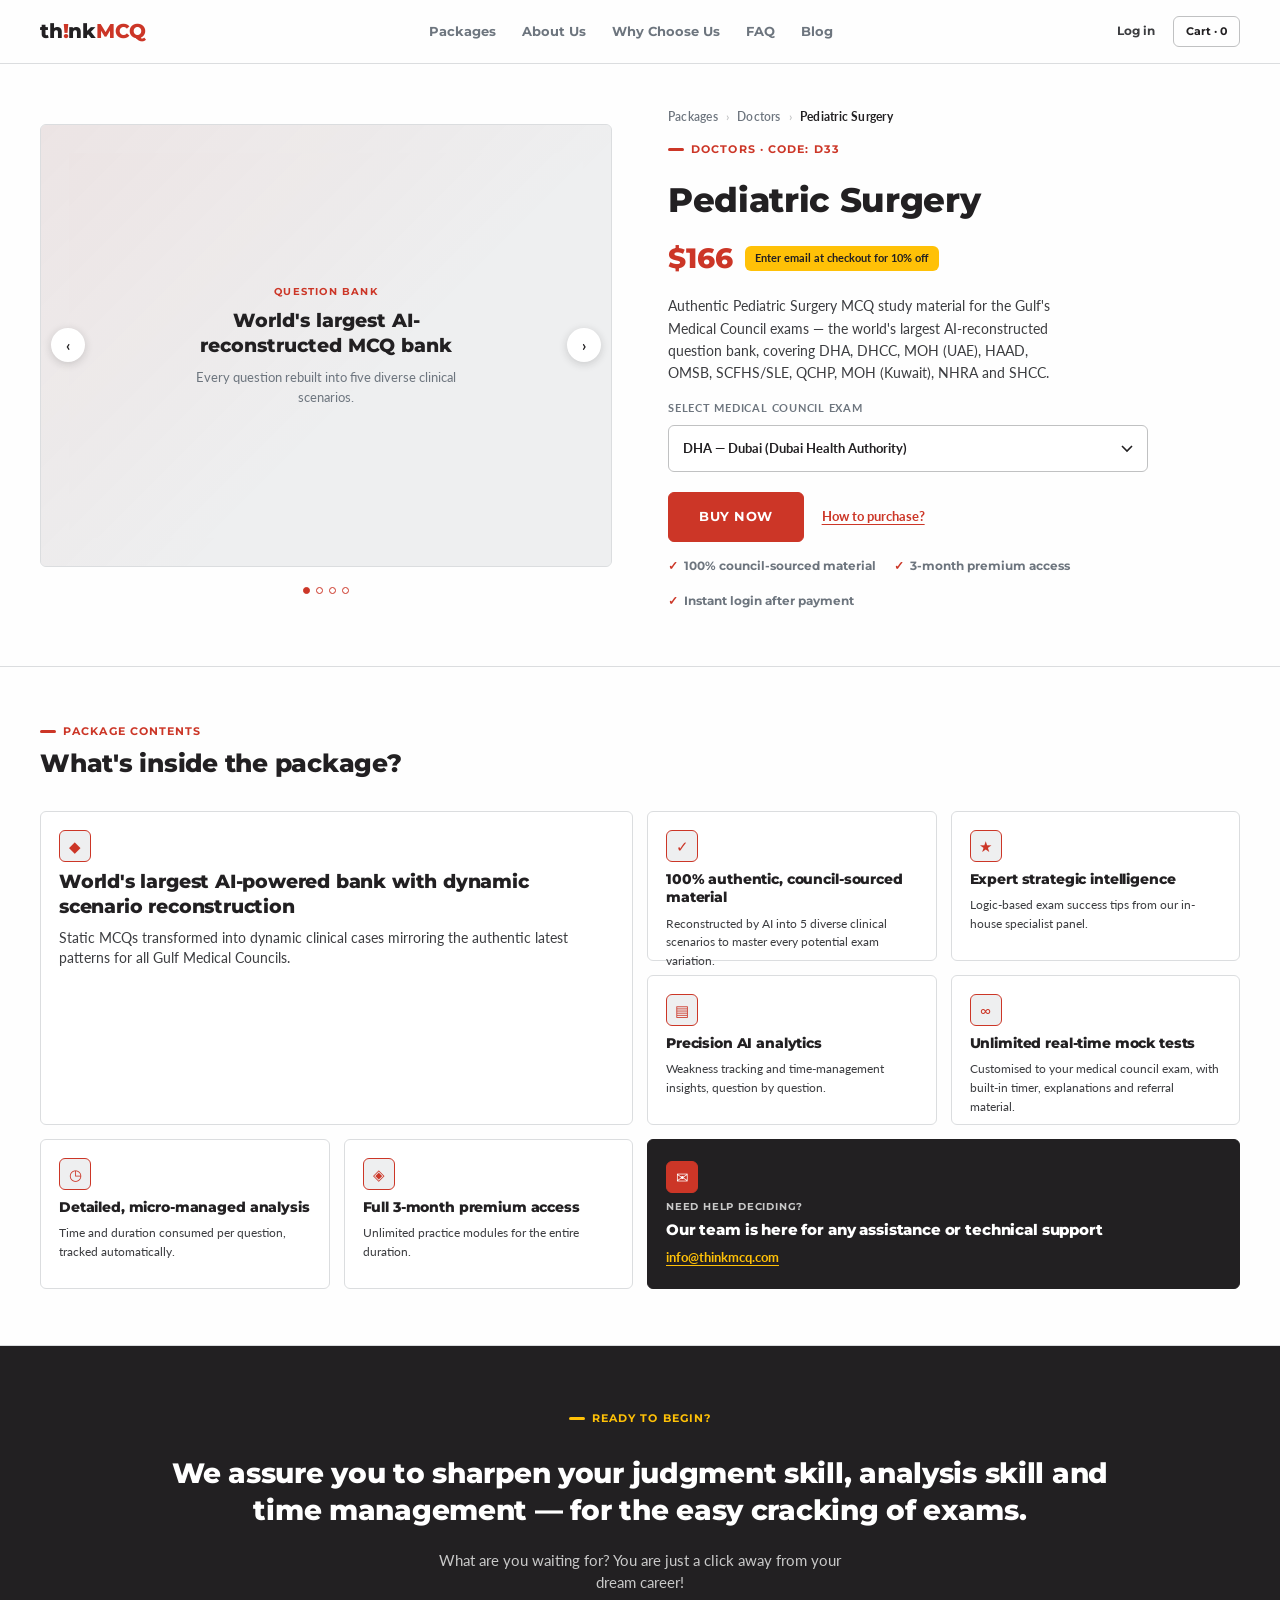
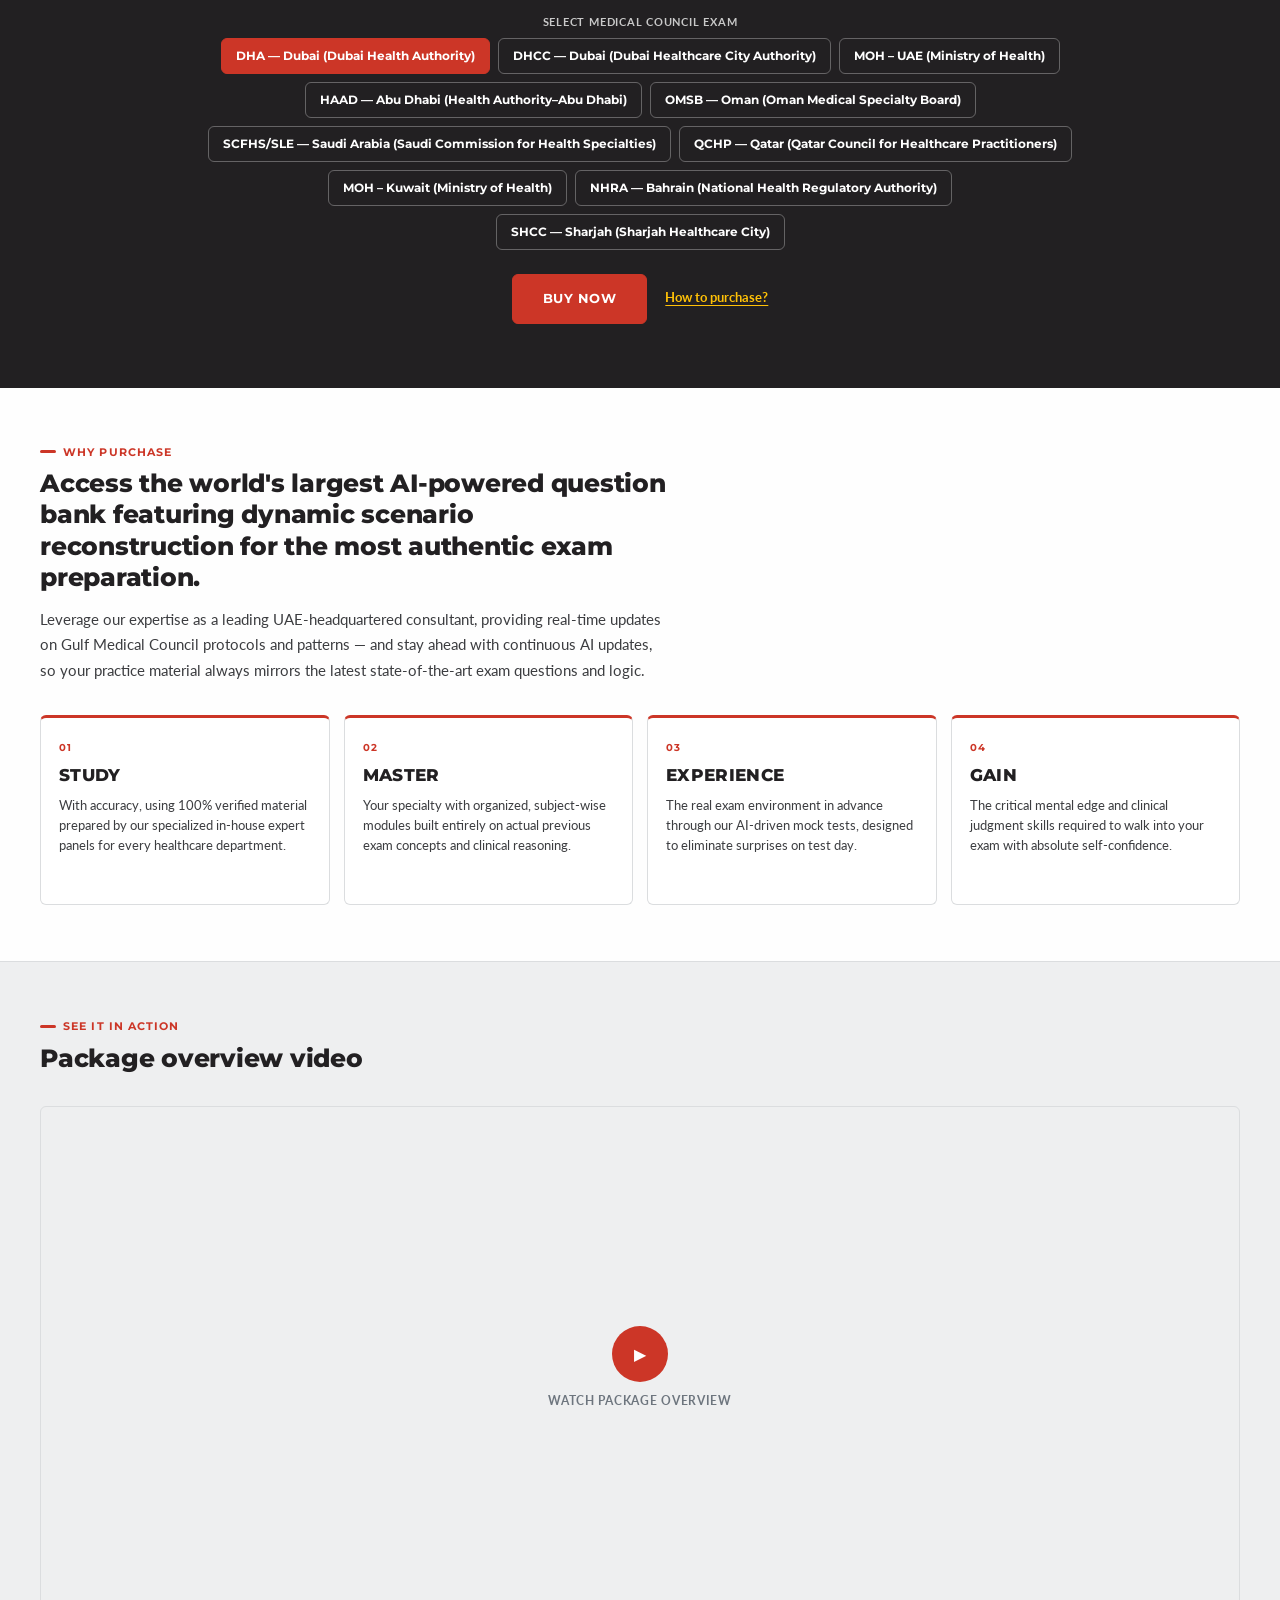
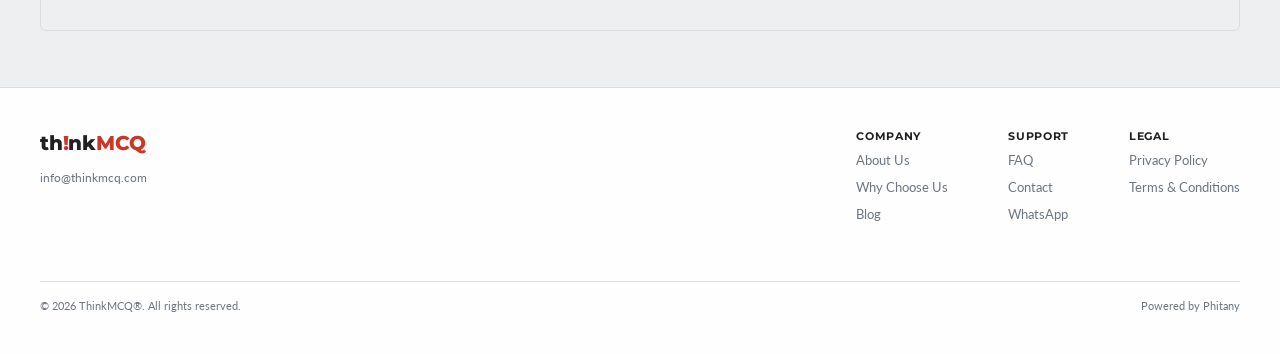
==== index.html @ 40964632 "Add ThinkMCQ package landing page Responsive Bootstrap 5 landing page for the Pediatric Surgery pack" ====
<!DOCTYPE html>
<html lang="en">
<head>
<meta charset="UTF-8">
<meta name="viewport" content="width=device-width, initial-scale=1.0">
<title>Pediatric Surgery MCQ Package — th!nkMCQ</title>
<meta name="description" content="Authentic Pediatric Surgery MCQ study material for the Gulf's Medical Council exams — the world's largest AI-reconstructed question bank, covering DHA, DHCC, MOH (UAE), HAAD, OMSB, SCFHS/SLE, QCHP, MOH (Kuwait), NHRA and SHCC.">
<link rel="preconnect" href="https://fonts.googleapis.com">
<link rel="preconnect" href="https://fonts.gstatic.com" crossorigin>
<link href="https://cdn.jsdelivr.net/npm/bootstrap@5.3.3/dist/css/bootstrap.min.css" rel="stylesheet" integrity="sha384-QWTKZyjpPEjISv5WaRU9OFeRpok6YctnYmDr5pNlyT2bRjXh0JMhjY6hW+ALEwIH" crossorigin="anonymous">
<link href="assets/css/brand.css" rel="stylesheet">
</head>
<body>

<a class="skip-link" href="#main">Skip to main content</a>

<div class="shell">

  <!-- ================= TOP BAR ================= -->
  <header class="topbar">
    <a href="/" class="logo-box" aria-label="th!nkMCQ home">th<span class="spark">!</span>nk<span class="mcq">MCQ</span></a>
    <nav class="topnav" id="topnav" aria-label="Primary">
      <a href="/packages">Packages</a>
      <a href="/about">About Us</a>
      <a href="/why-choose-us">Why Choose Us</a>
      <a href="/faq">FAQ</a>
      <a href="/blog">Blog</a>
    </nav>
    <div class="top-actions">
      <a class="login" href="/login">Log in</a>
      <a class="cart-box" href="/cart">Cart · <span id="cartCount">0</span></a>
      <button class="nav-toggle" id="navToggle" type="button" aria-controls="topnav" aria-expanded="false" aria-label="Toggle navigation">☰</button>
    </div>
  </header>

  <main id="main">

    <!-- ================= HERO / PRODUCT ================= -->
    <section class="hero">
      <div class="media">
        <div class="carousel-frame">
          <div id="packageCarousel" class="carousel slide">
            <div class="carousel-inner">
              <div class="carousel-item active">
                <div class="slide">
                  <span class="slide-tag">Question bank</span>
                  <span class="slide-title">World's largest AI-reconstructed MCQ bank</span>
                  <span class="slide-sub">Every question rebuilt into five diverse clinical scenarios.</span>
                </div>
              </div>
              <div class="carousel-item">
                <div class="slide">
                  <span class="slide-tag">Mock tests</span>
                  <span class="slide-title">Unlimited real-time mock exams</span>
                  <span class="slide-sub">Timed, council-specific, with explanations and referral material.</span>
                </div>
              </div>
              <div class="carousel-item">
                <div class="slide">
                  <span class="slide-tag">Analytics</span>
                  <span class="slide-title">Precision AI performance analytics</span>
                  <span class="slide-sub">Weakness tracking and time management, question by question.</span>
                </div>
              </div>
              <div class="carousel-item">
                <div class="slide">
                  <span class="slide-tag">Access</span>
                  <span class="slide-title">Full 3-month premium access</span>
                  <span class="slide-sub">Unlimited practice modules for the entire duration.</span>
                </div>
              </div>
            </div>
          </div>
          <button class="car-arrow prev" type="button" data-bs-target="#packageCarousel" data-bs-slide="prev" aria-label="Previous image">&lsaquo;</button>
          <button class="car-arrow next" type="button" data-bs-target="#packageCarousel" data-bs-slide="next" aria-label="Next image">&rsaquo;</button>
        </div>
        <div class="car-dots" id="carDots">
          <button class="dot active" type="button" data-bs-target="#packageCarousel" data-bs-slide-to="0" aria-label="Go to image 1" aria-current="true"></button>
          <button class="dot" type="button" data-bs-target="#packageCarousel" data-bs-slide-to="1" aria-label="Go to image 2"></button>
          <button class="dot" type="button" data-bs-target="#packageCarousel" data-bs-slide-to="2" aria-label="Go to image 3"></button>
          <button class="dot" type="button" data-bs-target="#packageCarousel" data-bs-slide-to="3" aria-label="Go to image 4"></button>
        </div>
      </div>

      <div class="info">
        <nav class="breadcrumb-nav" aria-label="Breadcrumb">
          <a href="/packages">Packages</a><span class="sep" aria-hidden="true">›</span>
          <a href="/packages/doctors">Doctors</a><span class="sep" aria-hidden="true">›</span>
          <span class="current" aria-current="page">Pediatric Surgery</span>
        </nav>
        <span class="eyebrow">Doctors · Code: D33</span>
        <h1>Pediatric Surgery</h1>
        <div class="price-row">
          <span class="price">$166</span>
          <span class="price-note">Enter email at checkout for 10% off</span>
        </div>
        <p class="short-desc">Authentic Pediatric Surgery MCQ study material for the Gulf's Medical Council exams — the world's largest AI-reconstructed question bank, covering DHA, DHCC, MOH (UAE), HAAD, OMSB, SCFHS/SLE, QCHP, MOH (Kuwait), NHRA and SHCC.</p>

        <div class="license-select">
          <label class="field-label" for="examSelect">Select medical council exam</label>
          <select class="license-dropdown" id="examSelect" data-exam-sync>
            <option value="DHA">DHA — Dubai (Dubai Health Authority)</option>
            <option value="DHCC">DHCC — Dubai (Dubai Healthcare City Authority)</option>
            <option value="MOH-UAE">MOH – UAE (Ministry of Health)</option>
            <option value="HAAD">HAAD — Abu Dhabi (Health Authority–Abu Dhabi)</option>
            <option value="OMSB">OMSB — Oman (Oman Medical Specialty Board)</option>
            <option value="SCFHS">SCFHS/SLE — Saudi Arabia (Saudi Commission for Health Specialties)</option>
            <option value="QCHP">QCHP — Qatar (Qatar Council for Healthcare Practitioners)</option>
            <option value="MOH-KW">MOH – Kuwait (Ministry of Health)</option>
            <option value="NHRA">NHRA — Bahrain (National Health Regulatory Authority)</option>
            <option value="SHCC">SHCC — Sharjah (Sharjah Healthcare City)</option>
          </select>
        </div>

        <div class="cta-row">
          <button class="btn-primary" type="button" data-buy>Buy Now</button>
          <button class="text-link" type="button" data-bs-toggle="offcanvas" data-bs-target="#howToBuy" aria-controls="howToBuy">How to purchase?</button>
        </div>

        <div class="trust-row">
          <span>100% council-sourced material</span>
          <span>3-month premium access</span>
          <span>Instant login after payment</span>
        </div>
      </div>
    </section>

    <!-- ================= WHAT'S INSIDE (BENTO) ================= -->
    <section class="section" id="whats-inside">
      <div class="section-head">
        <div class="kicker">Package contents</div>
        <h2>What's inside the package?</h2>
      </div>
      <div class="bento">
        <div class="bento-item lg">
          <div class="icon" aria-hidden="true">◆</div>
          <h3>World's largest AI-powered bank with dynamic scenario reconstruction</h3>
          <p>Static MCQs transformed into dynamic clinical cases mirroring the authentic latest patterns for all Gulf Medical Councils.</p>
        </div>
        <div class="bento-item">
          <div class="icon" aria-hidden="true">✓</div>
          <h3>100% authentic, council-sourced material</h3>
          <p>Reconstructed by AI into 5 diverse clinical scenarios to master every potential exam variation.</p>
        </div>
        <div class="bento-item">
          <div class="icon" aria-hidden="true">★</div>
          <h3>Expert strategic intelligence</h3>
          <p>Logic-based exam success tips from our in-house specialist panel.</p>
        </div>
        <div class="bento-item">
          <div class="icon" aria-hidden="true">▤</div>
          <h3>Precision AI analytics</h3>
          <p>Weakness tracking and time-management insights, question by question.</p>
        </div>
        <div class="bento-item">
          <div class="icon" aria-hidden="true">∞</div>
          <h3>Unlimited real-time mock tests</h3>
          <p>Customised to your medical council exam, with built-in timer, explanations and referral material.</p>
        </div>
        <div class="bento-item">
          <div class="icon" aria-hidden="true">◷</div>
          <h3>Detailed, micro-managed analysis</h3>
          <p>Time and duration consumed per question, tracked automatically.</p>
        </div>
        <div class="bento-item">
          <div class="icon" aria-hidden="true">◈</div>
          <h3>Full 3-month premium access</h3>
          <p>Unlimited practice modules for the entire duration.</p>
        </div>
        <div class="bento-item contrast">
          <div class="icon" aria-hidden="true">✉</div>
          <span class="kicker-sm">Need help deciding?</span>
          <h3>Our team is here for any assistance or technical support</h3>
          <a class="mail-link" href="mailto:info@thinkmcq.com">info@thinkmcq.com</a>
        </div>
      </div>
    </section>

    <!-- ================= CTA BLOCK ================= -->
    <section class="cta-block">
      <div class="kicker">Ready to begin?</div>
      <h2>We assure you to sharpen your judgment skill, analysis skill and time management — for the easy cracking of exams.</h2>
      <p class="sub">What are you waiting for? You are just a click away from your dream career!</p>

      <div class="license-select">
        <span class="field-label" id="pillLabel">Select medical council exam</span>
        <div class="pill-group" role="radiogroup" aria-labelledby="pillLabel" data-exam-pills>
          <button class="pill selected" type="button" role="radio" aria-checked="true" data-value="DHA">DHA — Dubai (Dubai Health Authority)</button>
          <button class="pill" type="button" role="radio" aria-checked="false" data-value="DHCC">DHCC — Dubai (Dubai Healthcare City Authority)</button>
          <button class="pill" type="button" role="radio" aria-checked="false" data-value="MOH-UAE">MOH – UAE (Ministry of Health)</button>
          <button class="pill" type="button" role="radio" aria-checked="false" data-value="HAAD">HAAD — Abu Dhabi (Health Authority–Abu Dhabi)</button>
          <button class="pill" type="button" role="radio" aria-checked="false" data-value="OMSB">OMSB — Oman (Oman Medical Specialty Board)</button>
          <button class="pill" type="button" role="radio" aria-checked="false" data-value="SCFHS">SCFHS/SLE — Saudi Arabia (Saudi Commission for Health Specialties)</button>
          <button class="pill" type="button" role="radio" aria-checked="false" data-value="QCHP">QCHP — Qatar (Qatar Council for Healthcare Practitioners)</button>
          <button class="pill" type="button" role="radio" aria-checked="false" data-value="MOH-KW">MOH – Kuwait (Ministry of Health)</button>
          <button class="pill" type="button" role="radio" aria-checked="false" data-value="NHRA">NHRA — Bahrain (National Health Regulatory Authority)</button>
          <button class="pill" type="button" role="radio" aria-checked="false" data-value="SHCC">SHCC — Sharjah (Sharjah Healthcare City)</button>
        </div>
      </div>

      <div class="cta-row">
        <button class="btn-primary" type="button" data-buy>Buy Now</button>
        <button class="text-link" type="button" data-bs-toggle="offcanvas" data-bs-target="#howToBuy" aria-controls="howToBuy">How to purchase?</button>
      </div>
    </section>

    <!-- ================= WHY PURCHASE ================= -->
    <section class="section" id="why-purchase">
      <div class="section-head">
        <div class="kicker">Why purchase</div>
        <h2>Access the world's largest AI-powered question bank featuring dynamic scenario reconstruction for the most authentic exam preparation.</h2>
        <p class="why-support">Leverage our expertise as a leading UAE-headquartered consultant, providing real-time updates on Gulf Medical Council protocols and patterns — and stay ahead with continuous AI updates, so your practice material always mirrors the latest state-of-the-art exam questions and logic.</p>
      </div>

      <div class="four-grid">
        <div class="box">
          <span class="num">01</span>
          <h3>Study</h3>
          <p>With accuracy, using 100% verified material prepared by our specialized in-house expert panels for every healthcare department.</p>
        </div>
        <div class="box">
          <span class="num">02</span>
          <h3>Master</h3>
          <p>Your specialty with organized, subject-wise modules built entirely on actual previous exam concepts and clinical reasoning.</p>
        </div>
        <div class="box">
          <span class="num">03</span>
          <h3>Experience</h3>
          <p>The real exam environment in advance through our AI-driven mock tests, designed to eliminate surprises on test day.</p>
        </div>
        <div class="box">
          <span class="num">04</span>
          <h3>Gain</h3>
          <p>The critical mental edge and clinical judgment skills required to walk into your exam with absolute self-confidence.</p>
        </div>
      </div>
    </section>

    <!-- ================= PACKAGE VIDEO ================= -->
    <section class="section alt" id="overview-video">
      <div class="section-head">
        <div class="kicker">See it in action</div>
        <h2>Package overview video</h2>
      </div>
      <button class="video-wrap" type="button" data-video="package-overview">
        <span class="play-btn" aria-hidden="true">▶</span>
        <span class="vlabel">Watch package overview</span>
      </button>
    </section>

  </main>

  <!-- ================= FOOTER ================= -->
  <footer class="footer">
    <div>
      <div class="logo-box">th<span class="spark">!</span>nk<span class="mcq">MCQ</span></div>
      <p class="brandline"><a href="mailto:info@thinkmcq.com">info@thinkmcq.com</a></p>
    </div>
    <div class="cols">
      <div>
        <strong>Company</strong>
        <a href="/about">About Us</a><a href="/why-choose-us">Why Choose Us</a><a href="/blog">Blog</a>
      </div>
      <div>
        <strong>Support</strong>
        <a href="/faq">FAQ</a><a href="/contact">Contact</a><a href="https://wa.me/971000000000">WhatsApp</a>
      </div>
      <div>
        <strong>Legal</strong>
        <a href="/privacy-policy">Privacy Policy</a><a href="/terms">Terms &amp; Conditions</a>
      </div>
    </div>
    <div class="bottom">
      <span>© 2026 ThinkMCQ®. All rights reserved.</span>
      <span>Powered by Phitany</span>
    </div>
  </footer>

</div><!-- /.shell -->

<!-- ================= MOBILE STICKY CONVERSION BAR ================= -->
<div class="sticky-bar" id="stickyBar">
  <label class="visually-hidden" for="stickyExam">Select medical council exam</label>
  <select id="stickyExam" data-exam-sync>
    <option value="DHA">DHA</option>
    <option value="DHCC">DHCC</option>
    <option value="MOH-UAE">MOH – UAE</option>
    <option value="HAAD">HAAD</option>
    <option value="OMSB">OMSB</option>
    <option value="SCFHS">SCFHS/SLE</option>
    <option value="QCHP">QCHP</option>
    <option value="MOH-KW">MOH – Kuwait</option>
    <option value="NHRA">NHRA</option>
    <option value="SHCC">SHCC</option>
  </select>
  <button class="btn-primary" type="button" data-buy>Buy Now</button>
</div>

<!-- ================= DRAWER: HOW TO PURCHASE ================= -->
<aside class="offcanvas offcanvas-end drawer" tabindex="-1" id="howToBuy" aria-labelledby="howToBuyTitle">
  <div class="drawer-head">
    <h3 id="howToBuyTitle">How to purchase</h3>
    <button class="drawer-close" type="button" data-bs-dismiss="offcanvas" aria-label="Close">✕</button>
  </div>
  <div class="drawer-body">

    <div class="step">
      <span class="step-num">1</span>
      <div class="step-body">
        <p>Choose your desired medical council exam and specialty, then click <strong>Buy Now</strong>.</p>
        <div class="shot">Screenshot — license &amp; Buy Now</div>
      </div>
    </div>

    <div class="step">
      <span class="step-num">2</span>
      <div class="step-body">
        <p>Confirm your items in the cart and click <strong>Go to Checkout</strong>.</p>
        <div class="shot">Screenshot — cart summary</div>
      </div>
    </div>

    <div class="step">
      <span class="step-num">3</span>
      <div class="step-body">
        <p>Enter your billing details and click <strong>Place Order</strong>.</p>
        <div class="shot">Screenshot — billing form</div>
      </div>
    </div>

    <div class="step">
      <span class="step-num">4</span>
      <div class="step-body">
        <p>You'll be redirected to the secured payment gateway to enter your card details and complete payment.</p>
        <div class="shot">Screenshot — payment gateway</div>
      </div>
    </div>

    <div class="step">
      <span class="step-num">5</span>
      <div class="step-body">
        <p>Right after payment, you'll receive an email with your login credentials and receipt.</p>
        <div class="shot">Screenshot — confirmation email</div>
      </div>
    </div>

    <div class="step">
      <span class="step-num">6</span>
      <div class="step-body">
        <p>Log in with your username and password and start using the world's largest authentic Gulf Medical Council CBT exam bank.</p>
        <div class="shot">Screenshot — dashboard login</div>
      </div>
    </div>

    <div class="drawer-video">
      <span class="field-label">Watch: how to purchase</span>
      <button class="video-wrap" type="button" data-video="how-to-purchase">
        <span class="play-btn" aria-hidden="true">▶</span>
        <span class="vlabel">Watch how-to-purchase video</span>
      </button>
    </div>

    <a class="whatsapp-btn" href="https://wa.me/971000000000" target="_blank" rel="noopener">✆ &nbsp; Chat with us on WhatsApp</a>
  </div>
</aside>

<script src="https://cdn.jsdelivr.net/npm/bootstrap@5.3.3/dist/js/bootstrap.bundle.min.js" integrity="sha384-YvpcrYf0tY3lHB60NNkmXc5s9fDVZLESaAA55NDzOxhy9GkcIdslK1eN7N6jIeHz" crossorigin="anonymous"></script>
<script src="assets/js/app.js"></script>

</body>
</html>
---- assets/css/brand.css ----
/* ============================================================
   thinkMCQ — Package Landing Page Brand Stylesheet
   Source: brand-guidelines.pdf (extracted tokens) + logo mark

   COLOR RATIONALE:
   - --red is the brand-identity color, taken directly from the
     "th!nkMCQ" logotype (the "MCQ" + the "!" render in red). It
     carries everything: price, buttons, selected states, kickers,
     step numbers, card accents.
   - --amber is a secondary accent for urgency/discount moments.
   - --green is used once, for the WhatsApp contact button.

   Fonts: Montserrat (display/headings/UI) + Lato (body).
   ============================================================ */

@import url('https://fonts.googleapis.com/css2?family=Montserrat:wght@600;700;800&family=Lato:wght@400;600;700&display=swap');

:root{
  /* ---- brand palette ---- */
  --ink:#222022;         /* Charcoal — headings, wordmark "th!nk" */
  --text:#3C3D40;        /* Dark Grey — body copy */
  --slate:#6D757E;       /* Grey — secondary/meta text */
  --line:#C0C1C2;        /* Light Grey — structural hairlines */
  --line-soft:#DBDDDF;   /* Off White — soft borders */
  --surface:#EEEFF0;     /* Off White — alt section background */
  --paper:#FEFEFE;       /* White — base background */

  --red:#CC3627;         /* Lucky Lobster — brand mark, accents, price */
  --red-dark:#A62B1F;    /* pressed/hover state */
  --amber:#FFC107;       /* Marigold — discount/urgency accents */
  --green:#28A745;       /* Vitalize — WhatsApp contact */

  --panel-2:#DBDDDF;
  --radius:6px;

  --font-display:'Montserrat',"Helvetica Neue",Arial,sans-serif;
  --font-body:'Lato',"Helvetica Neue",Arial,sans-serif;

  /* ---- Bootstrap variable overrides ---- */
  --bs-body-font-family:var(--font-body);
  --bs-body-color:var(--text);
  --bs-body-bg:var(--paper);
  --bs-primary:var(--red);
  --bs-link-color:var(--red);
  --bs-link-hover-color:var(--red-dark);
  --bs-border-color:var(--line-soft);
  --bs-border-radius:var(--radius);
  --bs-focus-ring-color:rgba(204,54,39,.35);
}

/* ---- base ---- */
body{
  background:var(--paper);color:var(--text);
  font-family:var(--font-body);
  -webkit-font-smoothing:antialiased;
}
h1,h2,h3,h4{margin:0;font-weight:800;letter-spacing:-.01em;font-family:var(--font-display);color:var(--ink);}
p{margin:0;}
a{color:inherit;text-decoration:none;}
button,select{font-family:inherit;}

/* Visible, on-brand focus for keyboard users everywhere */
:focus-visible{outline:2px solid var(--red);outline-offset:2px;border-radius:2px;}

.skip-link{
  position:absolute;left:-9999px;top:0;z-index:100;
  background:var(--ink);color:#fff;padding:12px 18px;
  font-family:var(--font-display);font-size:12px;font-weight:700;text-transform:uppercase;letter-spacing:.06em;
}
.skip-link:focus{left:0;}

/* ---- shared layout shell ---- */
.shell{max-width:1440px;margin:0 auto;}
.section{padding:56px 40px;border-bottom:1px solid var(--line-soft);}
.section.alt{background:var(--surface);}
.section-head{max-width:70ch;margin-bottom:32px;}
.section h2{font-size:25px;line-height:1.25;}

/* ============================================================
   TOP BAR
   ============================================================ */
.topbar{
  display:flex;align-items:center;justify-content:space-between;gap:20px;
  padding:16px 40px;border-bottom:1px solid var(--line-soft);
  background:var(--paper);
}
.topnav{display:flex;gap:26px;font-size:13px;font-weight:700;color:var(--slate);font-family:var(--font-display);}
.topnav a:hover{color:var(--red);}
.top-actions{display:flex;align-items:center;gap:18px;font-size:12px;font-weight:700;font-family:var(--font-display);}
.top-actions .login:hover{color:var(--red);}
.cart-box{
  border:1px solid var(--line);border-radius:var(--radius);
  padding:6px 12px;font-size:11px;font-weight:700;color:var(--ink);
}
.cart-box:hover{border-color:var(--red);color:var(--red);}
.nav-toggle{
  display:none;border:1px solid var(--line);border-radius:var(--radius);
  background:#fff;color:var(--ink);padding:7px 11px;font-size:15px;line-height:1;cursor:pointer;
}

/* ============================================================
   BREADCRUMB
   ============================================================ */
.breadcrumb-nav{display:flex;align-items:center;gap:8px;font-size:11.5px;color:var(--slate);font-weight:600;letter-spacing:.02em;flex-wrap:wrap;}
.breadcrumb-nav a{color:var(--slate);}
.breadcrumb-nav a:hover{color:var(--ink);text-decoration:underline;text-underline-offset:2px;}
.breadcrumb-nav .sep{color:var(--line);}
.breadcrumb-nav .current{color:var(--ink);font-weight:700;}

/* ============================================================
   EYEBROW / KICKER — shared "signature" red tick label
   (echoes the "!" in the th!nkMCQ wordmark)
   ============================================================ */
.eyebrow,.kicker{
  font-family:var(--font-display);
  font-size:11px;font-weight:700;letter-spacing:.1em;text-transform:uppercase;
  color:var(--red);display:flex;align-items:center;gap:7px;margin-bottom:8px;
}
.eyebrow::before,.kicker::before{
  content:"";width:16px;height:3px;background:var(--red);display:inline-block;border-radius:2px;flex-shrink:0;
}
.cta-block .kicker{color:var(--amber);justify-content:center;}
.cta-block .kicker::before{background:var(--amber);}

/* ============================================================
   LOGO / WORDMARK
   ============================================================ */
.logo-box{
  font-family:var(--font-display);font-weight:800;font-size:20px;letter-spacing:-.01em;
  color:var(--ink);display:inline-flex;align-items:baseline;
}
.logo-box .mcq,.logo-box .spark{color:var(--red);font-weight:800;}

/* ============================================================
   HERO / PRODUCT
   ============================================================ */
.hero{
  display:grid;grid-template-columns:1fr 1fr;gap:56px;align-items:center;
  padding:44px 40px 56px;border-bottom:1px solid var(--line-soft);
}
.media{display:flex;flex-direction:column;gap:10px;}
.info{display:flex;flex-direction:column;gap:16px;}
.info h1{font-size:34px;line-height:1.12;}
.price-row{display:flex;align-items:center;gap:12px;flex-wrap:wrap;padding-top:2px;}
.short-desc{font-size:13.5px;line-height:1.65;color:var(--text);max-width:48ch;}
.cta-row{display:flex;align-items:center;gap:18px;padding-top:4px;flex-wrap:wrap;}
.trust-row{display:flex;gap:18px;flex-wrap:wrap;font-size:11.5px;font-weight:700;color:var(--slate);font-family:var(--font-display);}
.trust-row span::before{content:"✓";color:var(--red);margin-right:6px;font-weight:800;}

/* ============================================================
   PRICE
   ============================================================ */
.price{font-family:var(--font-display);font-size:28px;font-weight:800;color:var(--red);}
.price-note{
  font-size:11px;color:var(--ink);font-weight:700;background:var(--amber);
  border-radius:var(--radius);padding:4px 10px;
}

/* ============================================================
   BUTTONS & LINKS
   ============================================================ */
.btn-primary,
.btn-primary:focus-visible{
  font-family:var(--font-display);
  background:var(--red);color:#fff;border:1px solid var(--red);border-radius:var(--radius);
  padding:14px 30px;font-size:13px;font-weight:700;letter-spacing:.04em;text-transform:uppercase;
  cursor:pointer;transition:background .15s ease;
}
.btn-primary:hover,.btn-primary:active{background:var(--red-dark);border-color:var(--red-dark);color:#fff;}

.btn-secondary{
  font-family:var(--font-display);
  background:#fff;color:var(--ink);border:1px solid var(--line);border-radius:var(--radius);
  padding:14px 30px;font-size:13px;font-weight:700;letter-spacing:.04em;text-transform:uppercase;
  cursor:pointer;
}
.btn-secondary:hover{border-color:var(--ink);}

.text-link{
  font-size:12.5px;font-weight:700;text-decoration:underline;text-underline-offset:3px;
  cursor:pointer;color:var(--red);background:none;border:none;padding:0;
}
.text-link:hover{color:var(--red-dark);}

/* ============================================================
   LICENSE / EXAM SELECTOR — pills (used in CTA block)
   ============================================================ */
.pill-group{display:flex;flex-wrap:wrap;gap:8px;}
.pill{
  font-family:var(--font-display);
  border:1px solid var(--line);border-radius:var(--radius);padding:8px 14px;
  font-size:12px;font-weight:700;background:#fff;color:var(--text);
  cursor:pointer;transition:all .12s ease;
}
.pill.selected{background:var(--red);border-color:var(--red);color:#fff;}
.cta-block .pill{border-color:rgba(255,255,255,.3);background:transparent;color:#fff;}
.cta-block .pill:hover{border-color:rgba(255,255,255,.7);}
.cta-block .pill.selected{background:var(--red);border-color:var(--red);color:#fff;}

/* ============================================================
   LICENSE / EXAM SELECTOR — dropdown (used in hero, first fold)
   ============================================================ */
.field-label{
  font-size:11px;font-weight:700;text-transform:uppercase;letter-spacing:.07em;
  color:var(--slate);margin-bottom:8px;display:block;
}
.license-dropdown{
  width:100%;max-width:480px;
  border:1px solid var(--line);border-radius:var(--radius);padding:13px 14px;
  font-size:13px;font-weight:700;color:var(--ink);
  background:#fff url('data:image/svg+xml;utf8,<svg xmlns="http://www.w3.org/2000/svg" width="12" height="8"><path d="M1 1l5 5 5-5" stroke="%23222022" stroke-width="1.6" fill="none"/></svg>') no-repeat right 14px center;
  appearance:none;-webkit-appearance:none;-moz-appearance:none;
  cursor:pointer;
}
.license-dropdown:focus{outline:2px solid var(--red);outline-offset:1px;}

/* ============================================================
   CAROUSEL (product/package images)
   ============================================================ */
.carousel-frame{
  position:relative;border:1px solid var(--line-soft);border-radius:var(--radius);
  background:var(--surface);overflow:hidden;
}
.slide{
  aspect-ratio:4/3;width:100%;
  display:flex;align-items:center;justify-content:center;flex-direction:column;gap:10px;
  background:
    linear-gradient(135deg,rgba(204,54,39,.06),rgba(204,54,39,0) 60%),
    var(--surface);
  padding:28px;text-align:center;
}
.slide .slide-tag{
  font-family:var(--font-display);font-size:10px;font-weight:700;
  letter-spacing:.12em;text-transform:uppercase;color:var(--red);
}
.slide .slide-title{font-family:var(--font-display);font-size:19px;font-weight:800;color:var(--ink);max-width:24ch;line-height:1.3;}
.slide .slide-sub{font-size:12.5px;color:var(--slate);max-width:34ch;line-height:1.55;}
.car-arrow{
  position:absolute;top:50%;transform:translateY(-50%);
  width:34px;height:34px;border:none;border-radius:50%;background:#fff;color:var(--ink);
  box-shadow:0 2px 8px rgba(34,32,34,.18);
  display:flex;align-items:center;justify-content:center;cursor:pointer;font-size:15px;font-weight:700;
  z-index:2;
}
.car-arrow.prev{left:10px;} .car-arrow.next{right:10px;}
.car-dots{display:flex;gap:6px;justify-content:center;margin-top:10px;}
.dot{width:7px;height:7px;padding:0;border-radius:50%;border:1px solid var(--red);background:#fff;cursor:pointer;}
.dot.active{background:var(--red);}

/* ============================================================
   BENTO — "What's inside the package?"
   ============================================================ */
.bento{display:grid;grid-template-columns:repeat(4,1fr);grid-auto-rows:150px;gap:14px;}
.bento-item{
  border:1px solid var(--line-soft);border-radius:var(--radius);padding:18px;
  display:flex;flex-direction:column;gap:8px;background:#fff;
}
.bento-item.lg{grid-column:span 2;grid-row:span 2;}
.bento-item .icon{
  width:32px;height:32px;border-radius:var(--radius);flex-shrink:0;
  background:var(--surface);border:1px solid var(--red);color:var(--red);
  display:flex;align-items:center;justify-content:center;font-size:15px;line-height:1;
}
.bento-item h3{font-size:14px;line-height:1.3;}
.bento-item p{font-size:12px;line-height:1.55;color:var(--text);}
.bento-item.lg h3{font-size:19px;}
.bento-item.lg p{font-size:13.5px;}

.bento-item.contrast{grid-column:span 2;background:var(--ink);color:#fff;border-color:var(--ink);justify-content:center;gap:6px;}
.bento-item.contrast .icon{background:var(--red);border-color:var(--red);color:#fff;}
.bento-item.contrast .kicker-sm{font-size:10px;font-weight:700;letter-spacing:.08em;text-transform:uppercase;color:#c9c9c9;font-family:var(--font-display);}
.bento-item.contrast h3{font-size:15px;color:#fff;}
.bento-item.contrast p{color:#c9c9c9;font-size:12px;}
.bento-item.contrast .mail-link{font-size:13px;font-weight:700;text-decoration:underline;text-underline-offset:3px;margin-top:2px;color:var(--amber);}

/* ============================================================
   CTA BLOCK — mid-page conversion band
   ============================================================ */
.cta-block{
  padding:64px 40px;background:var(--ink);color:#fff;
  display:flex;flex-direction:column;align-items:center;text-align:center;gap:20px;
}
.cta-block h2{font-size:28px;max-width:52ch;line-height:1.32;color:#fff;}
.cta-block .sub{font-size:15px;color:#c9c9c9;max-width:48ch;}
.cta-block .field-label{color:#c9c9c9;text-align:center;}
.cta-block .btn-primary{background:var(--red);border-color:var(--red);}
.cta-block .btn-primary:hover{background:var(--red-dark);border-color:var(--red-dark);}
.cta-block .text-link{color:var(--amber);}
.cta-block .cta-row{justify-content:center;}
.cta-block .pill-group{justify-content:center;max-width:900px;}

/* ============================================================
   WHY PURCHASE — Study / Master / Experience / Gain
   ============================================================ */
.why-support{font-size:14.5px;line-height:1.75;color:var(--text);max-width:70ch;margin-top:14px;}
.four-grid{display:grid;grid-template-columns:repeat(4,1fr);gap:14px;margin-top:32px;}
.box{
  border:1px solid var(--line-soft);border-top:3px solid var(--red);border-radius:var(--radius);
  padding:22px 18px;display:flex;flex-direction:column;gap:10px;min-height:190px;background:#fff;
}
.box .num{font-family:var(--font-display);font-size:10px;font-weight:700;color:var(--red);letter-spacing:.1em;}
.box h3{font-size:17px;text-transform:uppercase;letter-spacing:.02em;}
.box p{font-size:12.5px;line-height:1.6;color:var(--text);}

/* ============================================================
   VIDEO EMBED (package overview / how-to-purchase)
   ============================================================ */
.video-wrap{
  width:100%;border:1px solid var(--line-soft);border-radius:var(--radius);aspect-ratio:16/7;
  background:var(--surface);cursor:pointer;
  display:flex;align-items:center;justify-content:center;flex-direction:column;gap:10px;
}
.play-btn{
  width:56px;height:56px;border:none;border-radius:50%;background:var(--red);color:#fff;
  display:flex;align-items:center;justify-content:center;font-size:16px;
}
.video-wrap .vlabel{font-size:12px;font-weight:700;text-transform:uppercase;letter-spacing:.06em;color:var(--slate);}

/* ============================================================
   HOW-TO-PURCHASE DRAWER (Bootstrap offcanvas, brand-skinned)
   ============================================================ */
.drawer{width:420px;max-width:92%;background:#fff;border-left:1px solid var(--line);}
.drawer-head{display:flex;align-items:center;justify-content:space-between;padding:18px 22px;border-bottom:1px solid var(--line);flex-shrink:0;}
.drawer-head h3{font-size:16px;text-transform:uppercase;letter-spacing:.04em;}
.drawer-close{width:28px;height:28px;border:1px solid var(--line);border-radius:var(--radius);background:#fff;cursor:pointer;font-size:14px;color:var(--ink);line-height:1;}
.drawer-close:hover{border-color:var(--red);color:var(--red);}
.drawer-body{padding:20px 22px 40px;overflow-y:auto;}
.step{display:flex;gap:14px;padding:16px 0;border-bottom:1px solid var(--line-soft);}
.step:last-of-type{border-bottom:none;}
.step-num{
  font-family:var(--font-display);
  width:24px;height:24px;border:none;border-radius:50%;background:var(--red);color:#fff;
  flex-shrink:0;display:flex;align-items:center;justify-content:center;font-size:11px;font-weight:700;
}
.step-body{display:flex;flex-direction:column;gap:10px;flex:1;}
.step-body p{font-size:13px;line-height:1.55;color:var(--text);}
.shot{
  border:1px solid var(--line-soft);border-radius:var(--radius);background:var(--surface);
  aspect-ratio:16/9;display:flex;align-items:center;justify-content:center;
  font-size:10px;color:var(--slate);text-transform:uppercase;letter-spacing:.05em;font-weight:700;text-align:center;padding:8px;
}
.drawer-video{margin:18px 0;}
.drawer-video .video-wrap{aspect-ratio:16/9;}
.whatsapp-btn{
  font-family:var(--font-display);
  width:100%;border:none;border-radius:var(--radius);background:var(--green);color:#fff;padding:13px;
  font-size:12px;font-weight:700;text-transform:uppercase;letter-spacing:.05em;cursor:pointer;
  display:flex;align-items:center;justify-content:center;gap:8px;
}
.whatsapp-btn:hover{background:#1f8c39;color:#fff;}

/* ============================================================
   FOOTER
   ============================================================ */
.footer{padding:40px;display:flex;justify-content:space-between;align-items:flex-start;gap:32px;flex-wrap:wrap;background:var(--paper);}
.footer .logo-box{margin-bottom:10px;}
.footer .brandline{font-size:12px;color:var(--slate);max-width:30ch;line-height:1.6;}
.footer .cols{display:flex;gap:60px;font-size:12.5px;color:var(--slate);flex-wrap:wrap;}
.footer .cols div{display:flex;flex-direction:column;gap:8px;}
.footer .cols strong{color:var(--ink);font-size:11px;text-transform:uppercase;letter-spacing:.06em;font-family:var(--font-display);}
.footer .cols a:hover{color:var(--red);}
.footer .bottom{
  width:100%;border-top:1px solid var(--line-soft);margin-top:24px;padding-top:16px;
  font-size:11px;color:var(--slate);display:flex;justify-content:space-between;gap:12px;flex-wrap:wrap;
}

/* ============================================================
   MOBILE STICKY CONVERSION BAR
   ============================================================ */
.sticky-bar{
  display:none; /* set to flex only under the mobile breakpoint */
  position:fixed;bottom:0;left:0;right:0;z-index:20;
  background:#fff;border-top:1px solid var(--line);box-shadow:0 -2px 10px rgba(0,0,0,.08);
  padding:10px 14px;align-items:center;gap:10px;
}
.sticky-bar select{
  flex:1;min-width:0;border:1px solid var(--line);border-radius:var(--radius);padding:10px 8px;
  font-size:12px;font-weight:600;background:#fff;color:var(--ink);
}
.sticky-bar .btn-primary{padding:12px 18px;font-size:11.5px;white-space:nowrap;}

/* ============================================================
   RESPONSIVE — breakpoints mirror the wireframe
   ============================================================ */
@media (max-width: 980px){
  .hero{grid-template-columns:1fr;gap:32px;padding:32px 24px 40px;}
  .media{max-width:560px;}
  .topbar{padding:14px 24px;}
  .topnav{display:none;}
  .topnav.open{
    display:flex;flex-direction:column;gap:14px;
    position:absolute;top:100%;left:0;right:0;z-index:40;
    background:#fff;border-bottom:1px solid var(--line-soft);padding:18px 24px;
  }
  .topbar{position:relative;}
  .nav-toggle{display:block;}
  .section{padding:44px 24px;}
  .cta-block{padding:44px 24px;}
  .bento{grid-template-columns:repeat(2,1fr);grid-auto-rows:170px;}
  .bento-item.lg{grid-column:span 2;grid-row:span 1;}
  .bento-item.contrast{grid-column:span 2;}
  .pill{font-size:11.5px;padding:7px 11px;}
  .four-grid{grid-template-columns:repeat(2,1fr);}
  .drawer{width:360px;}
}

@media (max-width: 520px){
  .topbar{padding:12px 16px;}
  .logo-box{font-size:17px;}
  .top-actions .login{display:none;}
  .hero{padding:24px 16px 28px;gap:24px;}
  .info h1{font-size:26px;}
  .breadcrumb-nav{font-size:10.5px;row-gap:4px;}
  .price{font-size:22px;}
  .cta-row{gap:12px;}
  .section{padding:34px 16px;}
  .section h2{font-size:20px;}
  .bento{grid-template-columns:1fr;grid-auto-rows:auto;}
  .bento-item.lg,.bento-item.contrast{grid-column:span 1;grid-row:span 1;}
  .bento-item{min-height:120px;}
  .pill{font-size:11px;padding:8px 12px;width:100%;text-align:left;}
  .four-grid{grid-template-columns:1fr;}
  .box{min-height:auto;}
  .cta-block{padding:34px 16px;}
  .cta-block h2{font-size:21px;}
  .drawer{width:100%;max-width:100%;}
  .footer{padding:28px 16px;}
  .footer .cols{gap:28px;}
  .btn-primary,.btn-secondary{padding:13px 20px;font-size:12px;flex:1;text-align:center;}

  /* Buy Now becomes a bottom sticky bar on mobile — key conversion CTA */
  .sticky-bar{display:flex;}
  body{padding-bottom:66px;} /* clear the fixed bar */
}

@media (prefers-reduced-motion: reduce){
  *{transition-duration:.01ms !important;animation-duration:.01ms !important;}
}
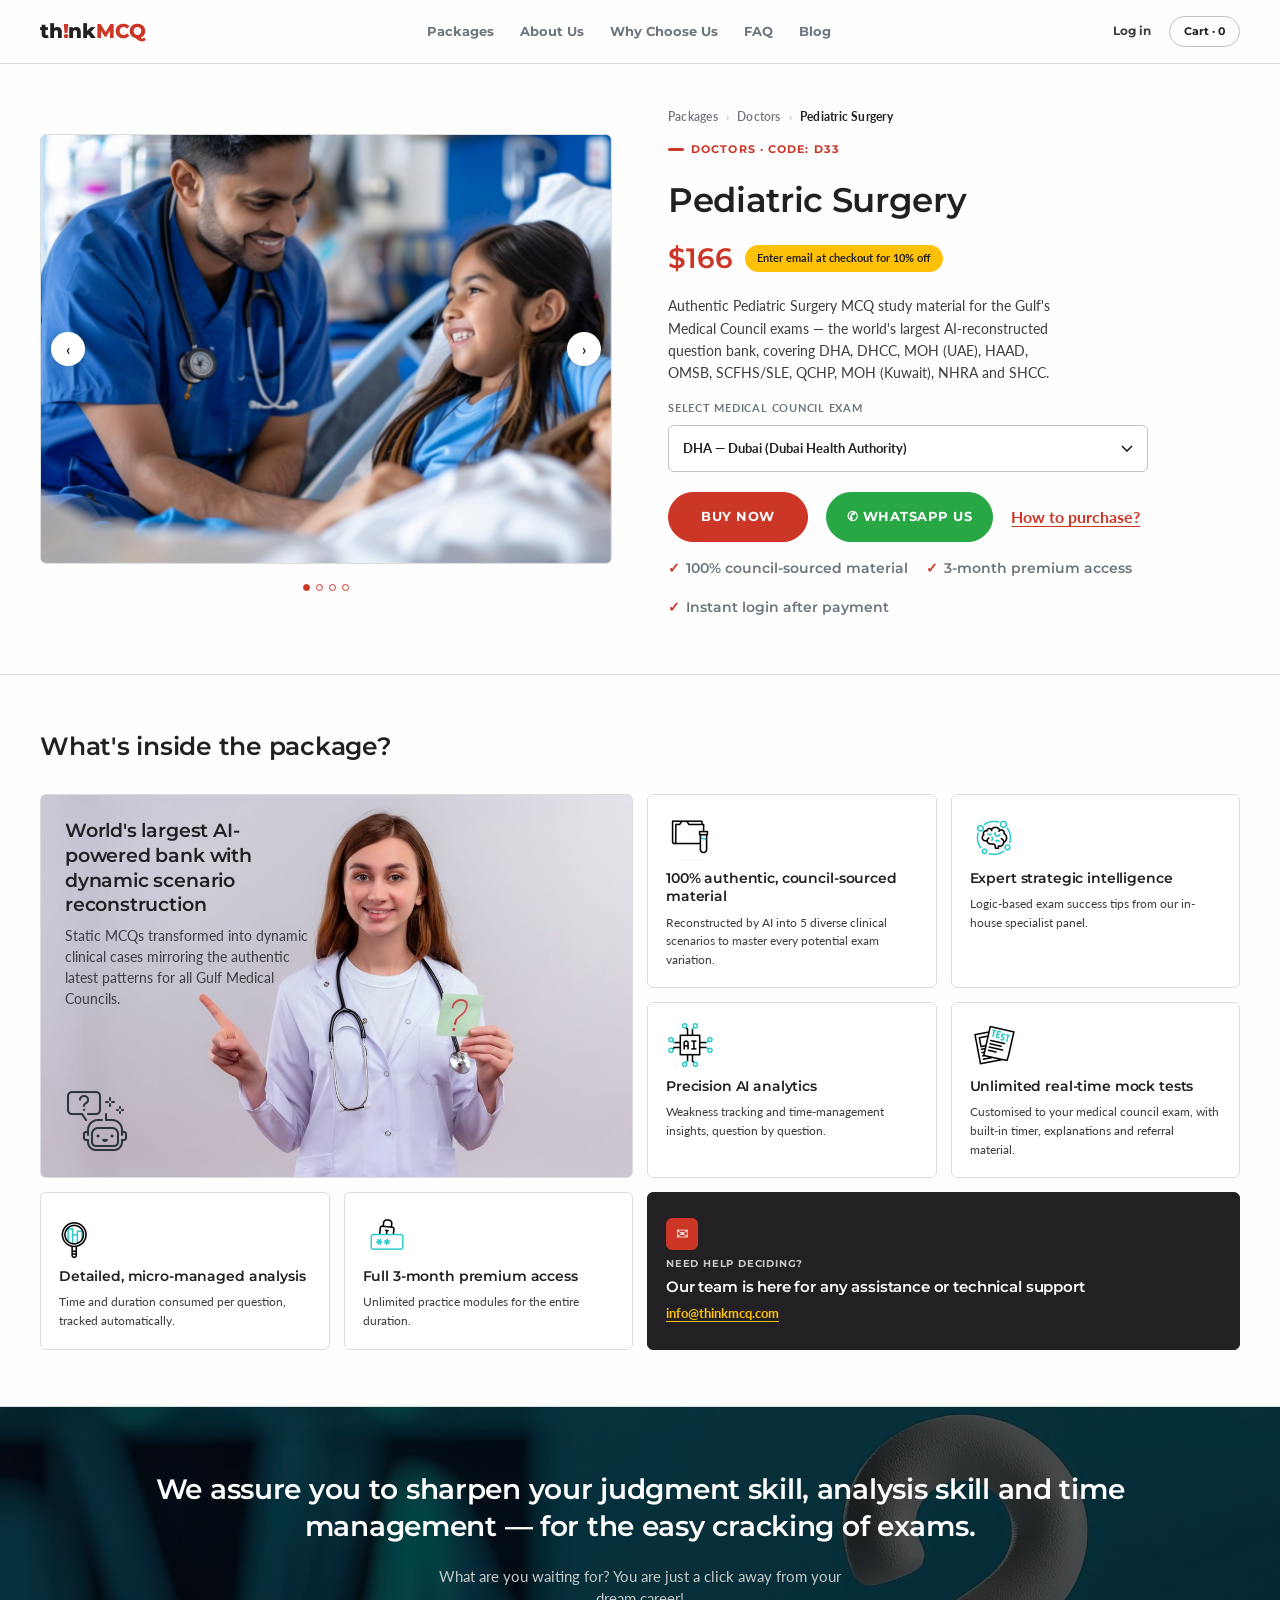
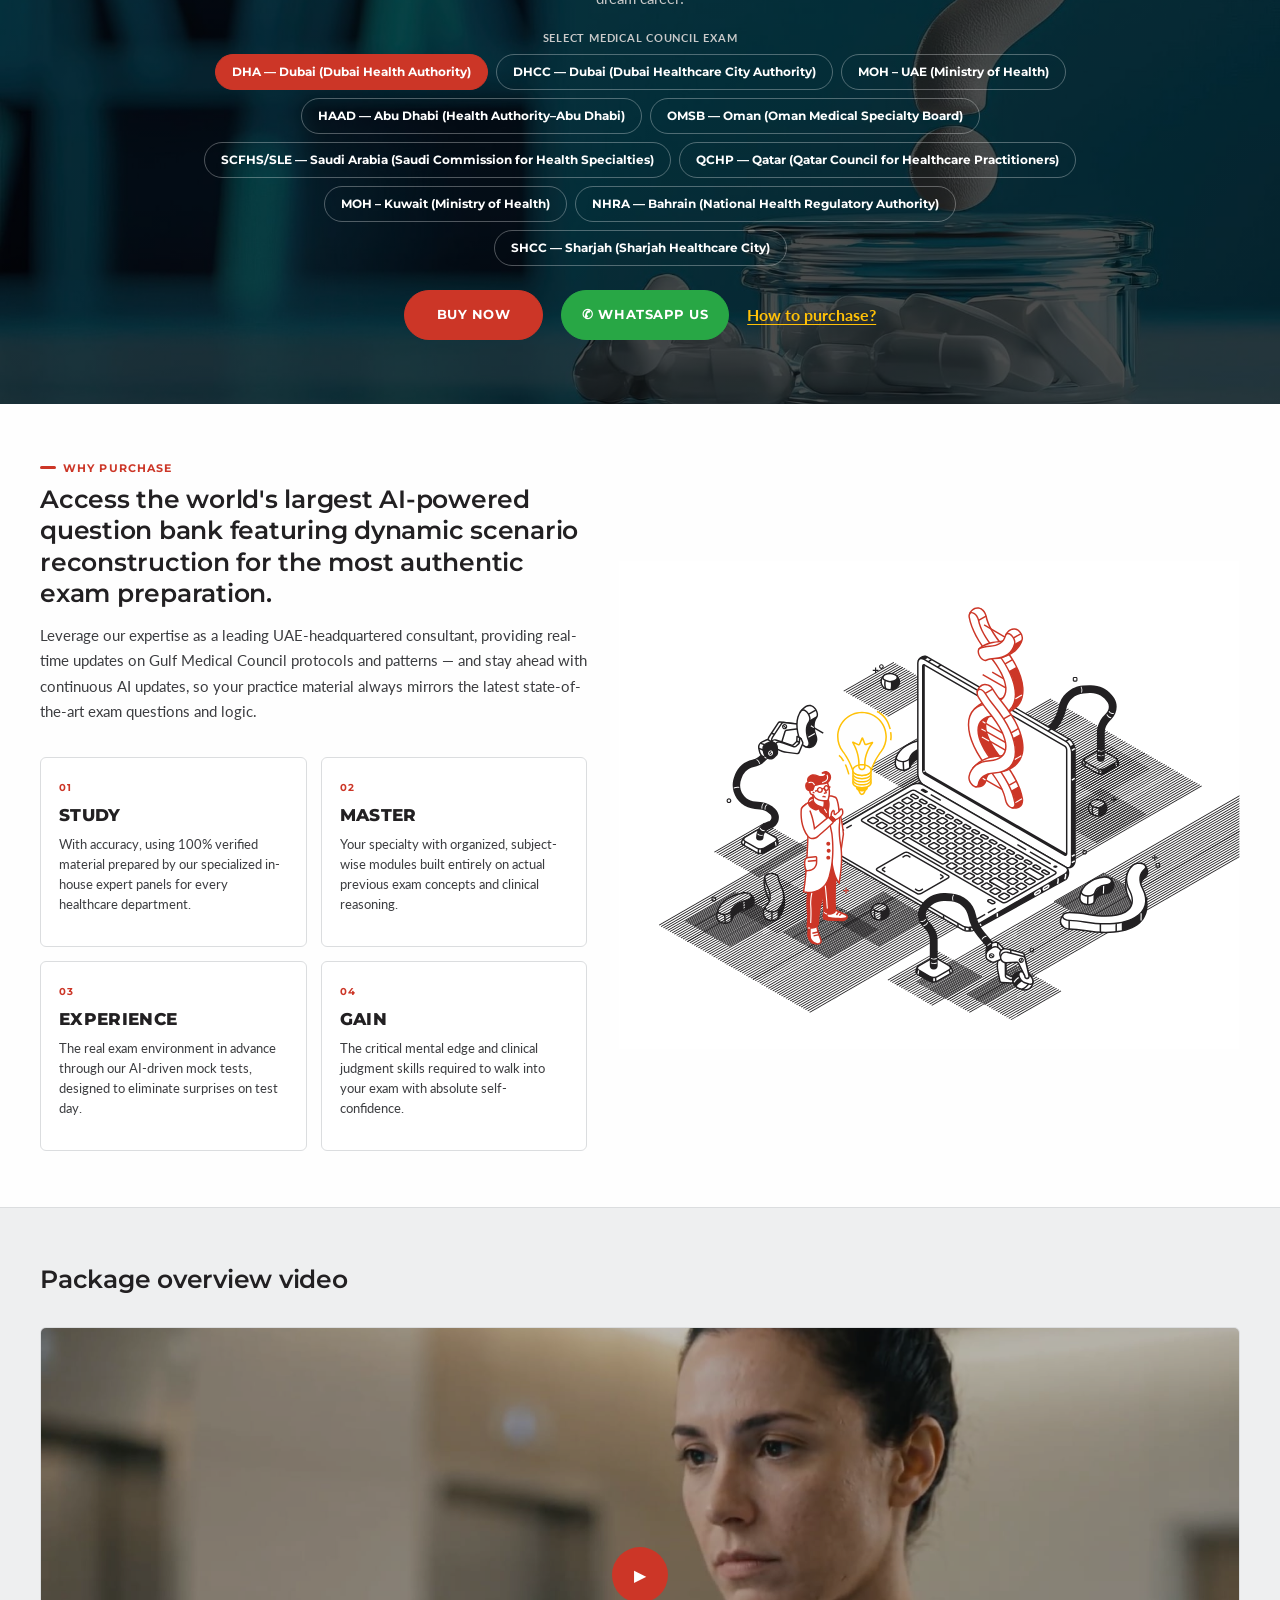
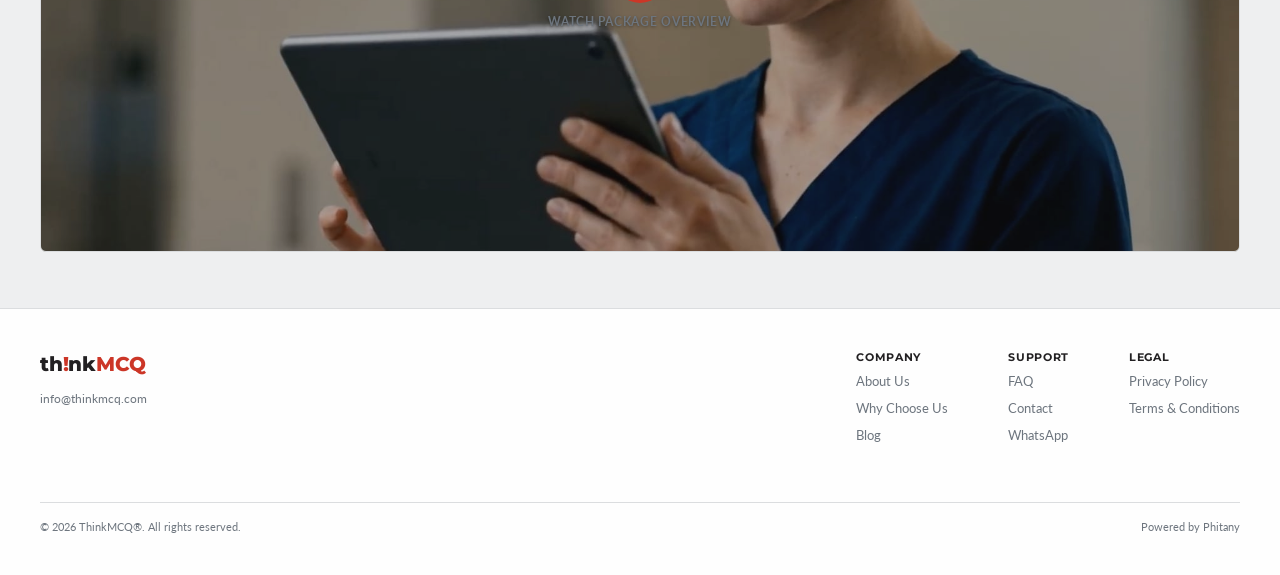
==== commit b3a42454: "Sync coded page with the updated Figma design Typography - Display, section, card and price styles m" ====
--- a/index.html
+++ b/index.html
@@ -42,28 +42,26 @@
           <div id="packageCarousel" class="carousel slide">
             <div class="carousel-inner">
               <div class="carousel-item active">
-                <div class="slide">
-                  <span class="slide-tag">Question bank</span>
-                  <span class="slide-title">World's largest AI-reconstructed MCQ bank</span>
-                  <span class="slide-sub">Every question rebuilt into five diverse clinical scenarios.</span>
+                <div class="pkg-slide photo">
+                  <img src="assets/img/hero-carousel-1.jpg" alt="Paediatric surgeon with a young patient" width="1200" height="1500">
                 </div>
               </div>
               <div class="carousel-item">
-                <div class="slide">
+                <div class="pkg-slide">
                   <span class="slide-tag">Mock tests</span>
                   <span class="slide-title">Unlimited real-time mock exams</span>
                   <span class="slide-sub">Timed, council-specific, with explanations and referral material.</span>
                 </div>
               </div>
               <div class="carousel-item">
-                <div class="slide">
+                <div class="pkg-slide">
                   <span class="slide-tag">Analytics</span>
                   <span class="slide-title">Precision AI performance analytics</span>
                   <span class="slide-sub">Weakness tracking and time management, question by question.</span>
                 </div>
               </div>
               <div class="carousel-item">
-                <div class="slide">
+                <div class="pkg-slide">
                   <span class="slide-tag">Access</span>
                   <span class="slide-title">Full 3-month premium access</span>
                   <span class="slide-sub">Unlimited practice modules for the entire duration.</span>
@@ -114,6 +112,7 @@
 
         <div class="cta-row">
           <button class="btn-primary" type="button" data-buy>Buy Now</button>
+          <a class="btn-whatsapp" href="https://wa.me/971000000000" target="_blank" rel="noopener">✆ WhatsApp Us</a>
           <button class="text-link" type="button" data-bs-toggle="offcanvas" data-bs-target="#howToBuy" aria-controls="howToBuy">How to purchase?</button>
         </div>
 
@@ -128,42 +127,43 @@
     <!-- ================= WHAT'S INSIDE (BENTO) ================= -->
     <section class="section" id="whats-inside">
       <div class="section-head">
-        <div class="kicker">Package contents</div>
         <h2>What's inside the package?</h2>
       </div>
       <div class="bento">
         <div class="bento-item lg">
-          <div class="icon" aria-hidden="true">◆</div>
-          <h3>World's largest AI-powered bank with dynamic scenario reconstruction</h3>
-          <p>Static MCQs transformed into dynamic clinical cases mirroring the authentic latest patterns for all Gulf Medical Councils.</p>
-        </div>
-        <div class="bento-item">
-          <div class="icon" aria-hidden="true">✓</div>
+          <div class="text-block">
+            <h3>World's largest AI-powered bank with dynamic scenario reconstruction</h3>
+            <p>Static MCQs transformed into dynamic clinical cases mirroring the authentic latest patterns for all Gulf Medical Councils.</p>
+          </div>
+          <span class="icon" aria-hidden="true"><img src="assets/img/bento-lead-icon.png" alt="" width="64" height="64"></span>
+        </div>
+        <div class="bento-item">
+          <span class="icon" aria-hidden="true"><img src="assets/img/icon-authentic.gif" alt="" width="48" height="48" loading="lazy"></span>
           <h3>100% authentic, council-sourced material</h3>
           <p>Reconstructed by AI into 5 diverse clinical scenarios to master every potential exam variation.</p>
         </div>
         <div class="bento-item">
-          <div class="icon" aria-hidden="true">★</div>
+          <span class="icon" aria-hidden="true"><img src="assets/img/icon-expert.gif" alt="" width="48" height="48" loading="lazy"></span>
           <h3>Expert strategic intelligence</h3>
           <p>Logic-based exam success tips from our in-house specialist panel.</p>
         </div>
         <div class="bento-item">
-          <div class="icon" aria-hidden="true">▤</div>
+          <span class="icon" aria-hidden="true"><img src="assets/img/icon-analytics.gif" alt="" width="48" height="48" loading="lazy"></span>
           <h3>Precision AI analytics</h3>
           <p>Weakness tracking and time-management insights, question by question.</p>
         </div>
         <div class="bento-item">
-          <div class="icon" aria-hidden="true">∞</div>
+          <span class="icon" aria-hidden="true"><img src="assets/img/icon-mocks.gif" alt="" width="48" height="48" loading="lazy"></span>
           <h3>Unlimited real-time mock tests</h3>
           <p>Customised to your medical council exam, with built-in timer, explanations and referral material.</p>
         </div>
         <div class="bento-item">
-          <div class="icon" aria-hidden="true">◷</div>
+          <span class="icon" aria-hidden="true"><img src="assets/img/icon-analysis.gif" alt="" width="48" height="48" loading="lazy"></span>
           <h3>Detailed, micro-managed analysis</h3>
           <p>Time and duration consumed per question, tracked automatically.</p>
         </div>
         <div class="bento-item">
-          <div class="icon" aria-hidden="true">◈</div>
+          <span class="icon" aria-hidden="true"><img src="assets/img/icon-access.gif" alt="" width="48" height="48" loading="lazy"></span>
           <h3>Full 3-month premium access</h3>
           <p>Unlimited practice modules for the entire duration.</p>
         </div>
@@ -178,7 +178,6 @@
 
     <!-- ================= CTA BLOCK ================= -->
     <section class="cta-block">
-      <div class="kicker">Ready to begin?</div>
       <h2>We assure you to sharpen your judgment skill, analysis skill and time management — for the easy cracking of exams.</h2>
       <p class="sub">What are you waiting for? You are just a click away from your dream career!</p>
 
@@ -200,13 +199,16 @@
 
       <div class="cta-row">
         <button class="btn-primary" type="button" data-buy>Buy Now</button>
+        <a class="btn-whatsapp" href="https://wa.me/971000000000" target="_blank" rel="noopener">✆ WhatsApp Us</a>
         <button class="text-link" type="button" data-bs-toggle="offcanvas" data-bs-target="#howToBuy" aria-controls="howToBuy">How to purchase?</button>
       </div>
     </section>
 
     <!-- ================= WHY PURCHASE ================= -->
     <section class="section" id="why-purchase">
-      <div class="section-head">
+      <div class="why-layout">
+      <div class="why-col">
+      <div class="section-head" style="margin-bottom:0">
         <div class="kicker">Why purchase</div>
         <h2>Access the world's largest AI-powered question bank featuring dynamic scenario reconstruction for the most authentic exam preparation.</h2>
         <p class="why-support">Leverage our expertise as a leading UAE-headquartered consultant, providing real-time updates on Gulf Medical Council protocols and patterns — and stay ahead with continuous AI updates, so your practice material always mirrors the latest state-of-the-art exam questions and logic.</p>
@@ -234,12 +236,14 @@
           <p>The critical mental edge and clinical judgment skills required to walk into your exam with absolute self-confidence.</p>
         </div>
       </div>
+      </div><!-- /.why-col -->
+      <img class="why-illustration" src="assets/img/why-illustration.svg" alt="" width="707" height="555" loading="lazy">
+      </div><!-- /.why-layout -->
     </section>
 
     <!-- ================= PACKAGE VIDEO ================= -->
     <section class="section alt" id="overview-video">
       <div class="section-head">
-        <div class="kicker">See it in action</div>
         <h2>Package overview video</h2>
       </div>
       <button class="video-wrap" type="button" data-video="package-overview">
@@ -308,7 +312,7 @@
       <span class="step-num">1</span>
       <div class="step-body">
         <p>Choose your desired medical council exam and specialty, then click <strong>Buy Now</strong>.</p>
-        <div class="shot">Screenshot — license &amp; Buy Now</div>
+        <div class="shot has-image"><img src="assets/img/shot-license.png" alt="Choosing the exam and clicking Buy Now" loading="lazy"></div>
       </div>
     </div>
 
@@ -316,7 +320,7 @@
       <span class="step-num">2</span>
       <div class="step-body">
         <p>Confirm your items in the cart and click <strong>Go to Checkout</strong>.</p>
-        <div class="shot">Screenshot — cart summary</div>
+        <div class="shot has-image"><img src="assets/img/shot-cart.png" alt="The cart summary before checkout" loading="lazy"></div>
       </div>
     </div>
 
@@ -324,7 +328,7 @@
       <span class="step-num">3</span>
       <div class="step-body">
         <p>Enter your billing details and click <strong>Place Order</strong>.</p>
-        <div class="shot">Screenshot — billing form</div>
+        <div class="shot has-image"><img src="assets/img/shot-billing.png" alt="The billing details form" loading="lazy"></div>
       </div>
     </div>
 
@@ -332,7 +336,7 @@
       <span class="step-num">4</span>
       <div class="step-body">
         <p>You'll be redirected to the secured payment gateway to enter your card details and complete payment.</p>
-        <div class="shot">Screenshot — payment gateway</div>
+        <div class="shot has-image"><img src="assets/img/shot-payment.png" alt="The secured payment gateway" loading="lazy"></div>
       </div>
     </div>
 
--- a/assets/css/brand.css
+++ b/assets/css/brand.css
@@ -31,7 +31,8 @@
   --green:#28A745;       /* Vitalize — WhatsApp contact */
 
   --panel-2:#DBDDDF;
-  --radius:6px;
+  --radius:6px;        /* containers: cards, fields, media */
+  --radius-pill:999px; /* interactive: buttons, chips, badges */
 
   --font-display:'Montserrat',"Helvetica Neue",Arial,sans-serif;
   --font-body:'Lato',"Helvetica Neue",Arial,sans-serif;
@@ -54,7 +55,10 @@
   font-family:var(--font-body);
   -webkit-font-smoothing:antialiased;
 }
-h1,h2,h3,h4{margin:0;font-weight:800;letter-spacing:-.01em;font-family:var(--font-display);color:var(--ink);}
+h1,h2,h3,h4{margin:0;font-weight:600;letter-spacing:-.01em;font-family:var(--font-display);color:var(--ink);}
+/* Three headings stayed ExtraBold in the design: the wordmark, the why-purchase
+   card titles and the drawer title. Everything else is SemiBold. */
+.logo-box,.box h3,.drawer-head h3{font-weight:800;}
 p{margin:0;}
 a{color:inherit;text-decoration:none;}
 button,select{font-family:inherit;}
@@ -89,13 +93,13 @@
 .top-actions{display:flex;align-items:center;gap:18px;font-size:12px;font-weight:700;font-family:var(--font-display);}
 .top-actions .login:hover{color:var(--red);}
 .cart-box{
-  border:1px solid var(--line);border-radius:var(--radius);
-  padding:6px 12px;font-size:11px;font-weight:700;color:var(--ink);
+  border:1px solid var(--line);border-radius:var(--radius-pill);
+  padding:6px 14px;font-size:11px;font-weight:700;color:var(--ink);
 }
 .cart-box:hover{border-color:var(--red);color:var(--red);}
 .nav-toggle{
-  display:none;border:1px solid var(--line);border-radius:var(--radius);
-  background:#fff;color:var(--ink);padding:7px 11px;font-size:15px;line-height:1;cursor:pointer;
+  display:none;border:1px solid var(--line);border-radius:var(--radius-pill);
+  background:#fff;color:var(--ink);padding:7px 13px;font-size:15px;line-height:1;cursor:pointer;
 }
 
 /* ============================================================
@@ -144,16 +148,16 @@
 .price-row{display:flex;align-items:center;gap:12px;flex-wrap:wrap;padding-top:2px;}
 .short-desc{font-size:13.5px;line-height:1.65;color:var(--text);max-width:48ch;}
 .cta-row{display:flex;align-items:center;gap:18px;padding-top:4px;flex-wrap:wrap;}
-.trust-row{display:flex;gap:18px;flex-wrap:wrap;font-size:11.5px;font-weight:700;color:var(--slate);font-family:var(--font-display);}
+.trust-row{display:flex;gap:18px;flex-wrap:wrap;font-size:14px;font-weight:600;color:var(--slate);font-family:var(--font-display);}
 .trust-row span::before{content:"✓";color:var(--red);margin-right:6px;font-weight:800;}
 
 /* ============================================================
    PRICE
    ============================================================ */
-.price{font-family:var(--font-display);font-size:28px;font-weight:800;color:var(--red);}
+.price{font-family:var(--font-display);font-size:28px;font-weight:600;color:var(--red);}
 .price-note{
   font-size:11px;color:var(--ink);font-weight:700;background:var(--amber);
-  border-radius:var(--radius);padding:4px 10px;
+  border-radius:var(--radius-pill);padding:5px 12px;
 }
 
 /* ============================================================
@@ -162,22 +166,31 @@
 .btn-primary,
 .btn-primary:focus-visible{
   font-family:var(--font-display);
-  background:var(--red);color:#fff;border:1px solid var(--red);border-radius:var(--radius);
-  padding:14px 30px;font-size:13px;font-weight:700;letter-spacing:.04em;text-transform:uppercase;
+  background:var(--red);color:#fff;border:1px solid var(--red);border-radius:var(--radius-pill);
+  padding:14px 32px;font-size:13px;font-weight:700;letter-spacing:.04em;text-transform:uppercase;
   cursor:pointer;transition:background .15s ease;
 }
 .btn-primary:hover,.btn-primary:active{background:var(--red-dark);border-color:var(--red-dark);color:#fff;}
 
 .btn-secondary{
   font-family:var(--font-display);
-  background:#fff;color:var(--ink);border:1px solid var(--line);border-radius:var(--radius);
-  padding:14px 30px;font-size:13px;font-weight:700;letter-spacing:.04em;text-transform:uppercase;
+  background:#fff;color:var(--ink);border:1px solid var(--line);border-radius:var(--radius-pill);
+  padding:14px 32px;font-size:13px;font-weight:700;letter-spacing:.04em;text-transform:uppercase;
   cursor:pointer;
 }
 .btn-secondary:hover{border-color:var(--ink);}
 
+.btn-whatsapp{
+  font-family:var(--font-display);
+  display:inline-flex;align-items:center;gap:8px;
+  background:var(--green);color:#fff;border:1px solid var(--green);border-radius:var(--radius-pill);
+  padding:14px 20px;font-size:13px;font-weight:700;letter-spacing:.04em;text-transform:uppercase;
+  cursor:pointer;transition:background .15s ease;
+}
+.btn-whatsapp:hover{background:#1f8c39;border-color:#1f8c39;color:#fff;}
+
 .text-link{
-  font-size:12.5px;font-weight:700;text-decoration:underline;text-underline-offset:3px;
+  font-size:16px;font-weight:700;text-decoration:underline;text-underline-offset:3px;
   cursor:pointer;color:var(--red);background:none;border:none;padding:0;
 }
 .text-link:hover{color:var(--red-dark);}
@@ -188,7 +201,7 @@
 .pill-group{display:flex;flex-wrap:wrap;gap:8px;}
 .pill{
   font-family:var(--font-display);
-  border:1px solid var(--line);border-radius:var(--radius);padding:8px 14px;
+  border:1px solid var(--line);border-radius:var(--radius-pill);padding:8px 16px;
   font-size:12px;font-weight:700;background:#fff;color:var(--text);
   cursor:pointer;transition:all .12s ease;
 }
@@ -221,7 +234,9 @@
   position:relative;border:1px solid var(--line-soft);border-radius:var(--radius);
   background:var(--surface);overflow:hidden;
 }
-.slide{
+/* NB: not ".slide" — Bootstrap uses that class on the carousel container itself,
+   and this block's padding/aspect-ratio would land on the wrong element. */
+.pkg-slide{
   aspect-ratio:4/3;width:100%;
   display:flex;align-items:center;justify-content:center;flex-direction:column;gap:10px;
   background:
@@ -229,12 +244,14 @@
     var(--surface);
   padding:28px;text-align:center;
 }
-.slide .slide-tag{
+.pkg-slide.photo{padding:0;background:var(--surface);}
+.pkg-slide.photo img{width:100%;height:100%;object-fit:cover;display:block;}
+.pkg-slide .slide-tag{
   font-family:var(--font-display);font-size:10px;font-weight:700;
   letter-spacing:.12em;text-transform:uppercase;color:var(--red);
 }
-.slide .slide-title{font-family:var(--font-display);font-size:19px;font-weight:800;color:var(--ink);max-width:24ch;line-height:1.3;}
-.slide .slide-sub{font-size:12.5px;color:var(--slate);max-width:34ch;line-height:1.55;}
+.pkg-slide .slide-title{font-family:var(--font-display);font-size:19px;font-weight:800;color:var(--ink);max-width:24ch;line-height:1.3;}
+.pkg-slide .slide-sub{font-size:12.5px;color:var(--slate);max-width:34ch;line-height:1.55;}
 .car-arrow{
   position:absolute;top:50%;transform:translateY(-50%);
   width:34px;height:34px;border:none;border-radius:50%;background:#fff;color:var(--ink);
@@ -250,24 +267,35 @@
 /* ============================================================
    BENTO — "What's inside the package?"
    ============================================================ */
-.bento{display:grid;grid-template-columns:repeat(4,1fr);grid-auto-rows:150px;gap:14px;}
+.bento{display:grid;grid-template-columns:repeat(4,1fr);grid-auto-rows:minmax(150px,auto);gap:14px;}
 .bento-item{
   border:1px solid var(--line-soft);border-radius:var(--radius);padding:18px;
   display:flex;flex-direction:column;gap:8px;background:#fff;
 }
-.bento-item.lg{grid-column:span 2;grid-row:span 2;}
+.bento-item.lg{
+  grid-column:span 2;grid-row:span 2;
+  padding:24px;padding-right:320px;
+  justify-content:space-between;
+  background:#fff url('../img/bento-lead.jpg') no-repeat right center;
+  background-size:cover;
+}
+.bento-item.lg .text-block{display:flex;flex-direction:column;gap:8px;}
+.bento-item.lg .icon{width:64px;height:64px;margin-top:auto;}
 .bento-item .icon{
-  width:32px;height:32px;border-radius:var(--radius);flex-shrink:0;
-  background:var(--surface);border:1px solid var(--red);color:var(--red);
-  display:flex;align-items:center;justify-content:center;font-size:15px;line-height:1;
-}
+  width:48px;height:48px;flex-shrink:0;display:block;
+}
+.bento-item .icon img{width:100%;height:100%;object-fit:contain;display:block;}
 .bento-item h3{font-size:14px;line-height:1.3;}
 .bento-item p{font-size:12px;line-height:1.55;color:var(--text);}
 .bento-item.lg h3{font-size:19px;}
 .bento-item.lg p{font-size:13.5px;}
 
 .bento-item.contrast{grid-column:span 2;background:var(--ink);color:#fff;border-color:var(--ink);justify-content:center;gap:6px;}
-.bento-item.contrast .icon{background:var(--red);border-color:var(--red);color:#fff;}
+.bento-item.contrast .icon{
+  width:32px;height:32px;border-radius:var(--radius);
+  display:flex;align-items:center;justify-content:center;font-size:15px;line-height:1;
+  background:var(--red);border:1px solid var(--red);color:#fff;
+}
 .bento-item.contrast .kicker-sm{font-size:10px;font-weight:700;letter-spacing:.08em;text-transform:uppercase;color:#c9c9c9;font-family:var(--font-display);}
 .bento-item.contrast h3{font-size:15px;color:#fff;}
 .bento-item.contrast p{color:#c9c9c9;font-size:12px;}
@@ -277,7 +305,10 @@
    CTA BLOCK — mid-page conversion band
    ============================================================ */
 .cta-block{
-  padding:64px 40px;background:var(--ink);color:#fff;
+  padding:64px 40px;color:#fff;
+  background:
+    linear-gradient(rgba(0,0,0,.7),rgba(0,0,0,.7)),
+    var(--ink) url('../img/cta-bg.jpg') no-repeat center/cover;
   display:flex;flex-direction:column;align-items:center;text-align:center;gap:20px;
 }
 .cta-block h2{font-size:28px;max-width:52ch;line-height:1.32;color:#fff;}
@@ -293,9 +324,16 @@
    WHY PURCHASE — Study / Master / Experience / Gain
    ============================================================ */
 .why-support{font-size:14.5px;line-height:1.75;color:var(--text);max-width:70ch;margin-top:14px;}
-.four-grid{display:grid;grid-template-columns:repeat(4,1fr);gap:14px;margin-top:32px;}
+
+/* The section became two columns: copy + 2x2 card grid on the left,
+   illustration on the right. */
+.why-layout{display:grid;grid-template-columns:minmax(0,622fr) minmax(0,706fr);gap:32px;align-items:center;}
+.why-col{display:flex;flex-direction:column;gap:32px;min-width:0;}
+.why-illustration{width:100%;height:auto;display:block;}
+
+.four-grid{display:grid;grid-template-columns:repeat(2,1fr);gap:14px;margin-top:0;}
 .box{
-  border:1px solid var(--line-soft);border-top:3px solid var(--red);border-radius:var(--radius);
+  border:1px solid var(--line-soft);border-radius:var(--radius);
   padding:22px 18px;display:flex;flex-direction:column;gap:10px;min-height:190px;background:#fff;
 }
 .box .num{font-family:var(--font-display);font-size:10px;font-weight:700;color:var(--red);letter-spacing:.1em;}
@@ -306,10 +344,15 @@
    VIDEO EMBED (package overview / how-to-purchase)
    ============================================================ */
 .video-wrap{
+  position:relative;overflow:hidden;
   width:100%;border:1px solid var(--line-soft);border-radius:var(--radius);aspect-ratio:16/7;
-  background:var(--surface);cursor:pointer;
+  background:var(--surface) url('../img/video-poster.jpg') no-repeat center/cover;
+  cursor:pointer;
   display:flex;align-items:center;justify-content:center;flex-direction:column;gap:10px;
 }
+.video-wrap::before{content:"";position:absolute;inset:0;background:rgba(34,32,34,.28);}
+.video-wrap .play-btn,.video-wrap .vlabel{position:relative;z-index:1;}
+.video-wrap .vlabel{color:#fff;text-shadow:0 1px 3px rgba(0,0,0,.4);}
 .play-btn{
   width:56px;height:56px;border:none;border-radius:50%;background:var(--red);color:#fff;
   display:flex;align-items:center;justify-content:center;font-size:16px;
@@ -322,7 +365,7 @@
 .drawer{width:420px;max-width:92%;background:#fff;border-left:1px solid var(--line);}
 .drawer-head{display:flex;align-items:center;justify-content:space-between;padding:18px 22px;border-bottom:1px solid var(--line);flex-shrink:0;}
 .drawer-head h3{font-size:16px;text-transform:uppercase;letter-spacing:.04em;}
-.drawer-close{width:28px;height:28px;border:1px solid var(--line);border-radius:var(--radius);background:#fff;cursor:pointer;font-size:14px;color:var(--ink);line-height:1;}
+.drawer-close{width:28px;height:28px;border:1px solid var(--line);border-radius:50%;background:#fff;cursor:pointer;font-size:14px;color:var(--ink);line-height:1;}
 .drawer-close:hover{border-color:var(--red);color:var(--red);}
 .drawer-body{padding:20px 22px 40px;overflow-y:auto;}
 .step{display:flex;gap:14px;padding:16px 0;border-bottom:1px solid var(--line-soft);}
@@ -336,14 +379,16 @@
 .step-body p{font-size:13px;line-height:1.55;color:var(--text);}
 .shot{
   border:1px solid var(--line-soft);border-radius:var(--radius);background:var(--surface);
-  aspect-ratio:16/9;display:flex;align-items:center;justify-content:center;
+  aspect-ratio:16/9;display:flex;align-items:center;justify-content:center;overflow:hidden;
   font-size:10px;color:var(--slate);text-transform:uppercase;letter-spacing:.05em;font-weight:700;text-align:center;padding:8px;
 }
+.shot.has-image{aspect-ratio:auto;padding:0;}
+.shot.has-image img{width:100%;height:auto;display:block;}
 .drawer-video{margin:18px 0;}
 .drawer-video .video-wrap{aspect-ratio:16/9;}
 .whatsapp-btn{
   font-family:var(--font-display);
-  width:100%;border:none;border-radius:var(--radius);background:var(--green);color:#fff;padding:13px;
+  width:100%;border:none;border-radius:var(--radius-pill);background:var(--green);color:#fff;padding:14px;
   font-size:12px;font-weight:700;text-transform:uppercase;letter-spacing:.05em;cursor:pointer;
   display:flex;align-items:center;justify-content:center;gap:8px;
 }
@@ -377,7 +422,7 @@
   flex:1;min-width:0;border:1px solid var(--line);border-radius:var(--radius);padding:10px 8px;
   font-size:12px;font-weight:600;background:#fff;color:var(--ink);
 }
-.sticky-bar .btn-primary{padding:12px 18px;font-size:11.5px;white-space:nowrap;}
+.sticky-bar .btn-primary{padding:12px 22px;font-size:11.5px;white-space:nowrap;}
 
 /* ============================================================
    RESPONSIVE — breakpoints mirror the wireframe
@@ -396,11 +441,12 @@
   .nav-toggle{display:block;}
   .section{padding:44px 24px;}
   .cta-block{padding:44px 24px;}
-  .bento{grid-template-columns:repeat(2,1fr);grid-auto-rows:170px;}
-  .bento-item.lg{grid-column:span 2;grid-row:span 1;}
+  .bento{grid-template-columns:repeat(2,1fr);grid-auto-rows:minmax(170px,auto);}
+  .bento-item.lg{grid-column:span 2;grid-row:span 1;padding-right:350px;background-size:auto 100%;}
+  .why-layout{grid-template-columns:1fr;gap:28px;}
+  .why-illustration{max-width:560px;margin:0 auto;}
   .bento-item.contrast{grid-column:span 2;}
   .pill{font-size:11.5px;padding:7px 11px;}
-  .four-grid{grid-template-columns:repeat(2,1fr);}
   .drawer{width:360px;}
 }
 
@@ -417,16 +463,25 @@
   .section h2{font-size:20px;}
   .bento{grid-template-columns:1fr;grid-auto-rows:auto;}
   .bento-item.lg,.bento-item.contrast{grid-column:span 1;grid-row:span 1;}
+  /* no room for the photo alongside the copy — drop it to the card's foot */
+  .bento-item.lg{padding:18px;padding-bottom:180px;background-position:right bottom;background-size:auto 170px;}
+  .bento-item.lg .icon{margin-top:0;}
   .bento-item{min-height:120px;}
   .pill{font-size:11px;padding:8px 12px;width:100%;text-align:left;}
   .four-grid{grid-template-columns:1fr;}
   .box{min-height:auto;}
+  .trust-row{font-size:12.5px;gap:12px;}
+  /* two buttons share the row; the text link gets its own full-width line */
+  .cta-row{gap:10px;}
+  .cta-row .btn-primary,.cta-row .btn-whatsapp{flex:1 1 calc(50% - 5px);min-width:0;white-space:nowrap;}
+  .cta-row .text-link{flex:1 0 100%;text-align:center;font-size:14px;}
+  .btn-whatsapp{padding:13px 12px;font-size:11.5px;gap:6px;justify-content:center;}
   .cta-block{padding:34px 16px;}
   .cta-block h2{font-size:21px;}
   .drawer{width:100%;max-width:100%;}
   .footer{padding:28px 16px;}
   .footer .cols{gap:28px;}
-  .btn-primary,.btn-secondary{padding:13px 20px;font-size:12px;flex:1;text-align:center;}
+  .btn-primary,.btn-secondary{padding:13px 22px;font-size:12px;flex:1;text-align:center;}
 
   /* Buy Now becomes a bottom sticky bar on mobile — key conversion CTA */
   .sticky-bar{display:flex;}
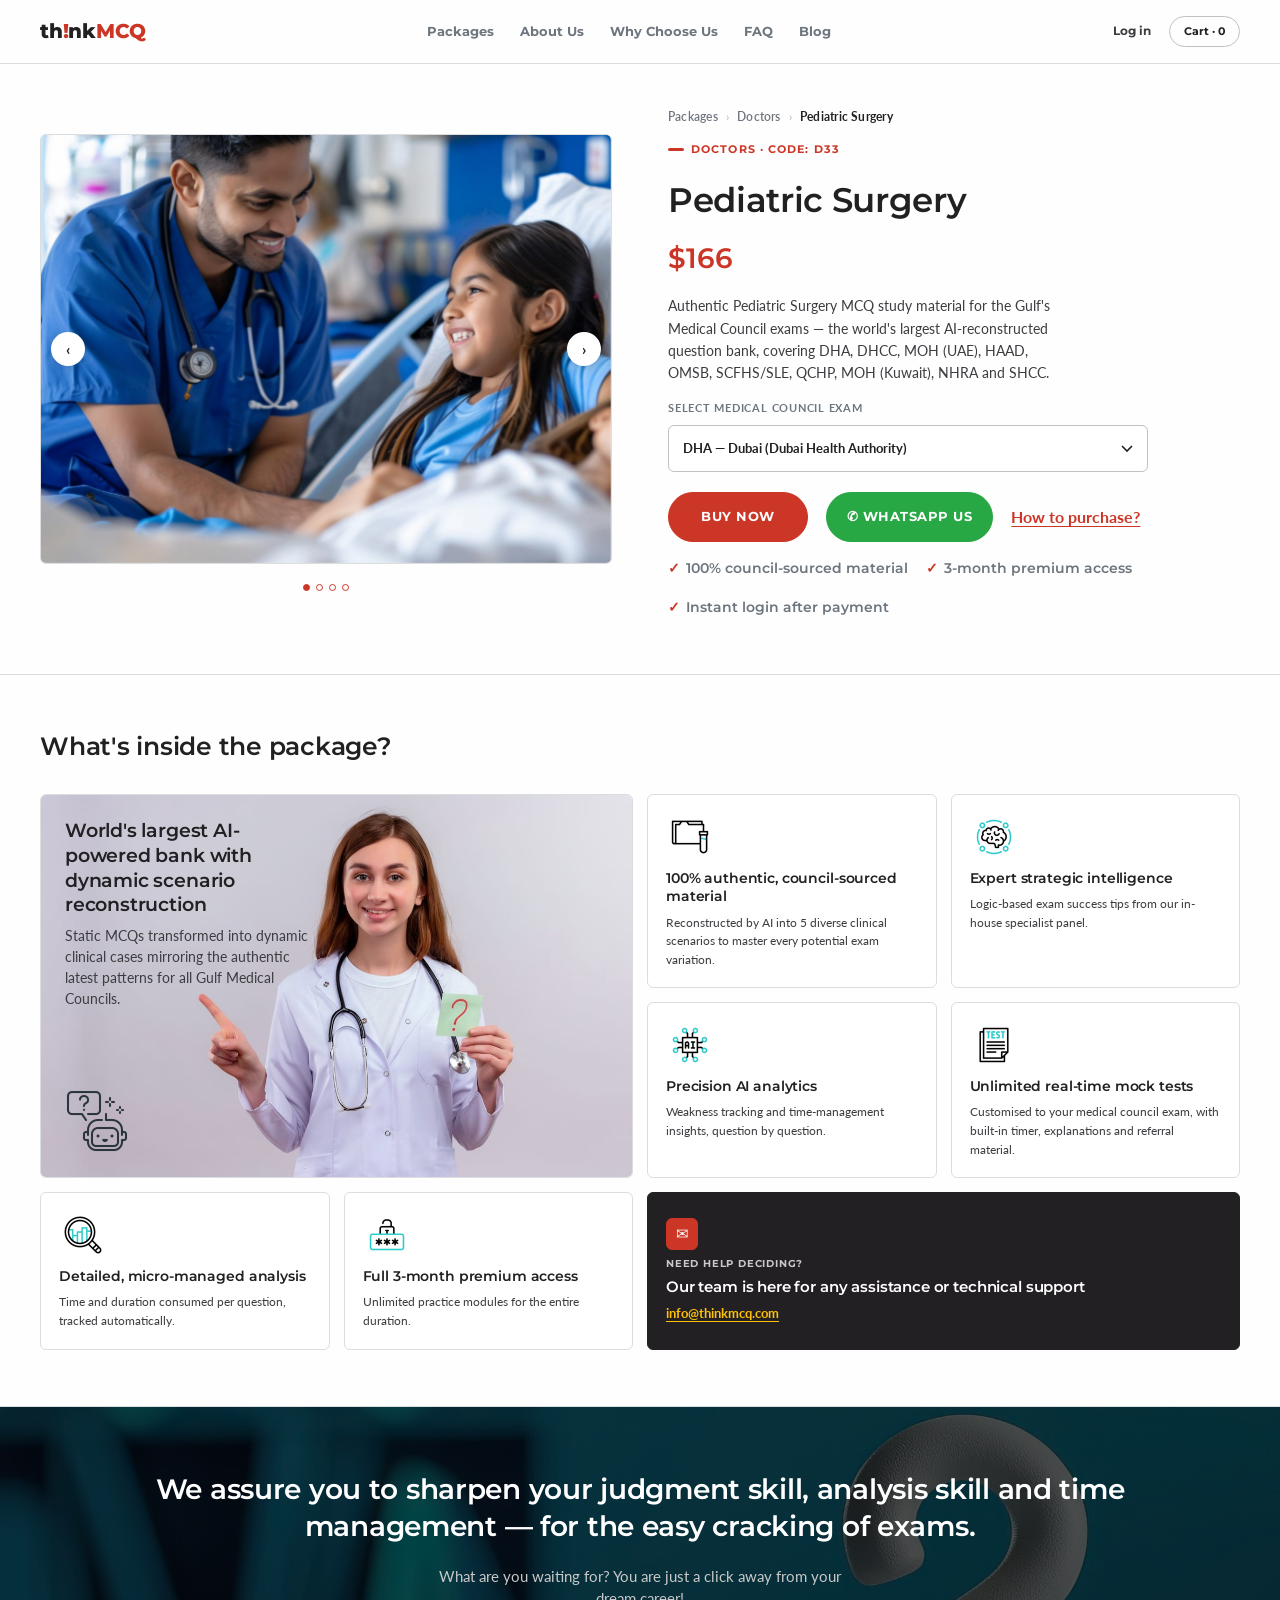
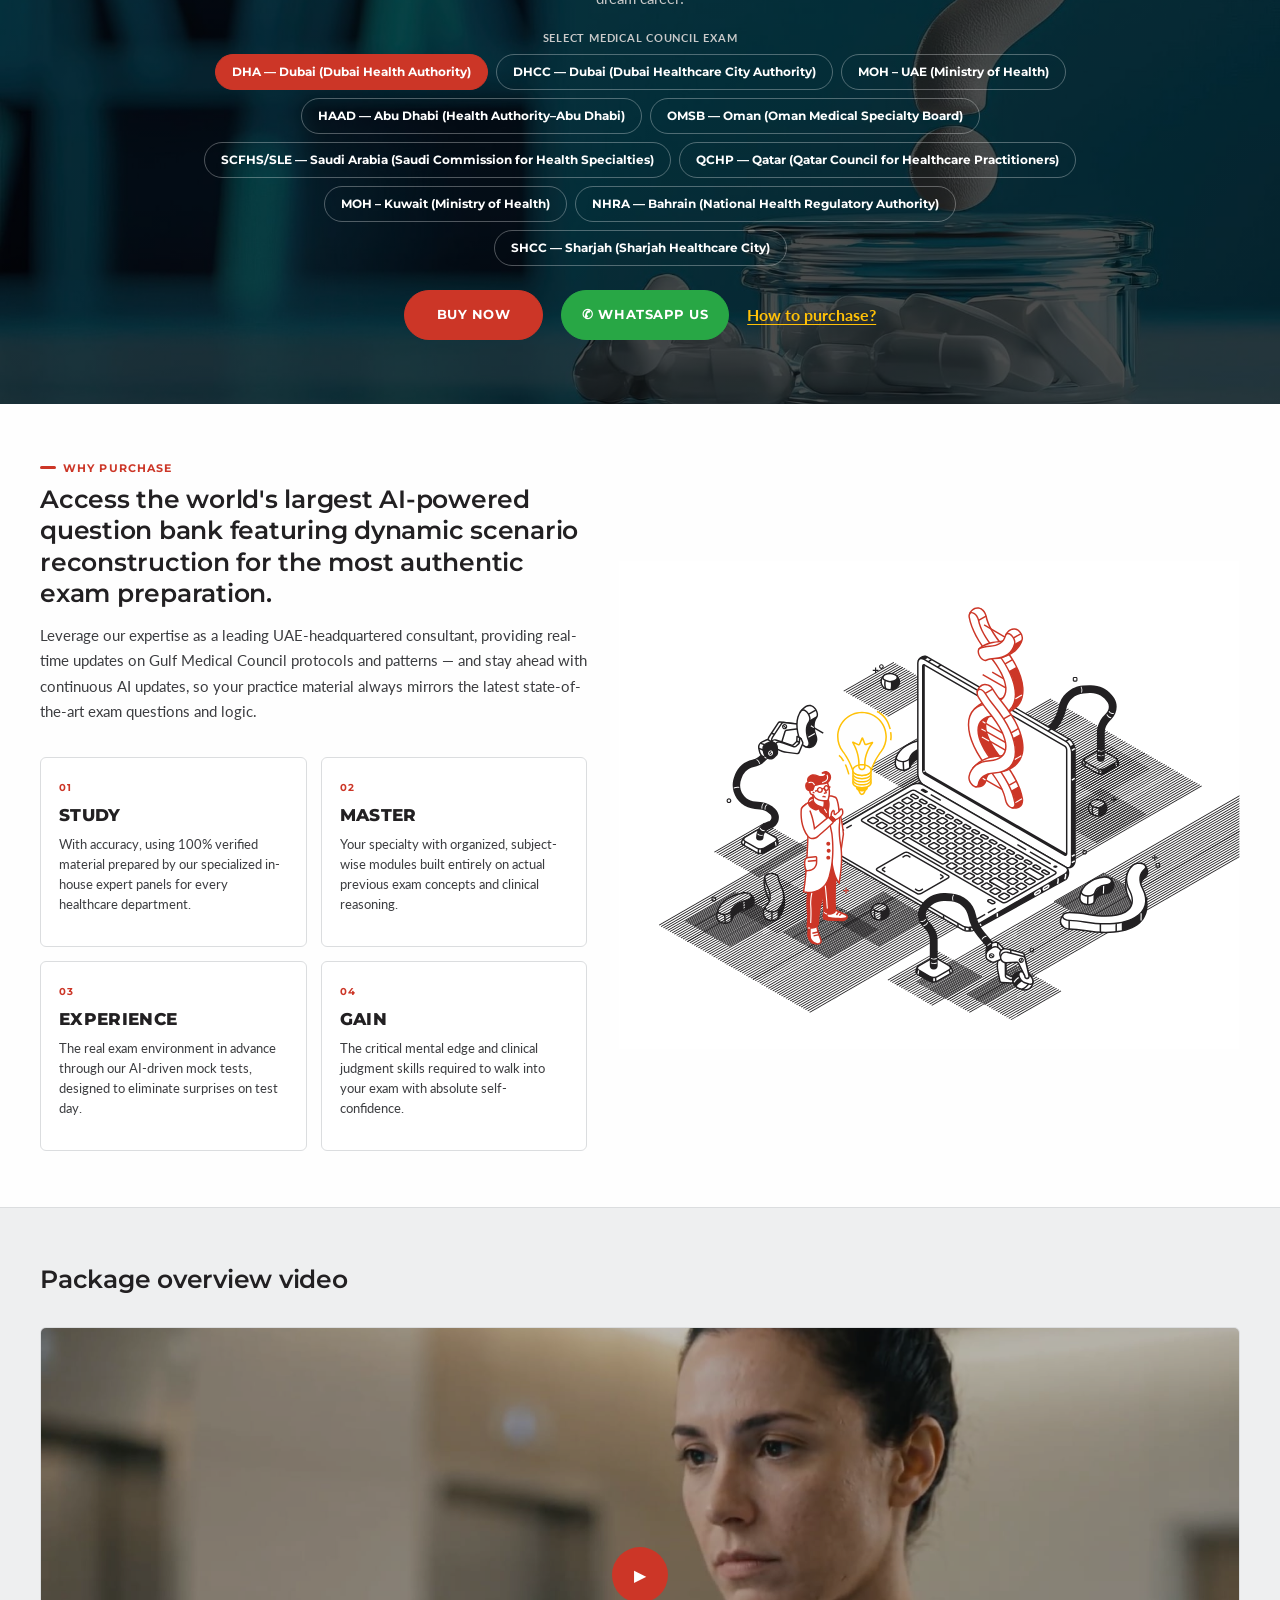
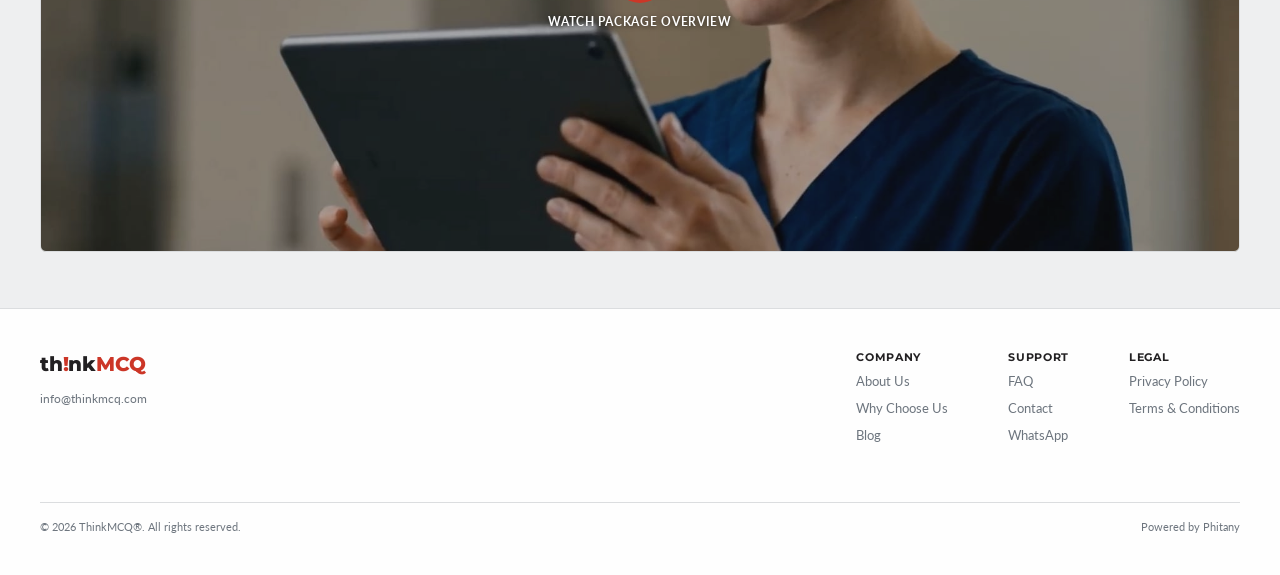
==== commit 8d0914a2: "Refine bento photo, drop discount pill, add motion - Lead bento card: photo now fills the card with " ====
--- a/index.html
+++ b/index.html
@@ -11,6 +11,8 @@
 <link href="assets/css/brand.css" rel="stylesheet">
 </head>
 <body>
+
+<script>document.documentElement.classList.add('js');</script>
 
 <a class="skip-link" href="#main">Skip to main content</a>
 
@@ -90,7 +92,6 @@
         <h1>Pediatric Surgery</h1>
         <div class="price-row">
           <span class="price">$166</span>
-          <span class="price-note">Enter email at checkout for 10% off</span>
         </div>
         <p class="short-desc">Authentic Pediatric Surgery MCQ study material for the Gulf's Medical Council exams — the world's largest AI-reconstructed question bank, covering DHA, DHCC, MOH (UAE), HAAD, OMSB, SCFHS/SLE, QCHP, MOH (Kuwait), NHRA and SHCC.</p>
 
@@ -125,7 +126,7 @@
     </section>
 
     <!-- ================= WHAT'S INSIDE (BENTO) ================= -->
-    <section class="section" id="whats-inside">
+    <section class="reveal section" id="whats-inside">
       <div class="section-head">
         <h2>What's inside the package?</h2>
       </div>
@@ -136,34 +137,35 @@
             <p>Static MCQs transformed into dynamic clinical cases mirroring the authentic latest patterns for all Gulf Medical Councils.</p>
           </div>
           <span class="icon" aria-hidden="true"><img src="assets/img/bento-lead-icon.png" alt="" width="64" height="64"></span>
-        </div>
-        <div class="bento-item">
-          <span class="icon" aria-hidden="true"><img src="assets/img/icon-authentic.gif" alt="" width="48" height="48" loading="lazy"></span>
+          <img class="lead-photo" src="assets/img/bento-lead.jpg" alt="" width="1400" height="709">
+        </div>
+        <div class="bento-item">
+          <span class="icon" aria-hidden="true"><img src="assets/img/icon-authentic.png" data-gif="assets/img/icon-authentic.gif" alt="" width="48" height="48" loading="lazy"></span>
           <h3>100% authentic, council-sourced material</h3>
           <p>Reconstructed by AI into 5 diverse clinical scenarios to master every potential exam variation.</p>
         </div>
         <div class="bento-item">
-          <span class="icon" aria-hidden="true"><img src="assets/img/icon-expert.gif" alt="" width="48" height="48" loading="lazy"></span>
+          <span class="icon" aria-hidden="true"><img src="assets/img/icon-expert.png" data-gif="assets/img/icon-expert.gif" alt="" width="48" height="48" loading="lazy"></span>
           <h3>Expert strategic intelligence</h3>
           <p>Logic-based exam success tips from our in-house specialist panel.</p>
         </div>
         <div class="bento-item">
-          <span class="icon" aria-hidden="true"><img src="assets/img/icon-analytics.gif" alt="" width="48" height="48" loading="lazy"></span>
+          <span class="icon" aria-hidden="true"><img src="assets/img/icon-analytics.png" data-gif="assets/img/icon-analytics.gif" alt="" width="48" height="48" loading="lazy"></span>
           <h3>Precision AI analytics</h3>
           <p>Weakness tracking and time-management insights, question by question.</p>
         </div>
         <div class="bento-item">
-          <span class="icon" aria-hidden="true"><img src="assets/img/icon-mocks.gif" alt="" width="48" height="48" loading="lazy"></span>
+          <span class="icon" aria-hidden="true"><img src="assets/img/icon-mocks.png" data-gif="assets/img/icon-mocks.gif" alt="" width="48" height="48" loading="lazy"></span>
           <h3>Unlimited real-time mock tests</h3>
           <p>Customised to your medical council exam, with built-in timer, explanations and referral material.</p>
         </div>
         <div class="bento-item">
-          <span class="icon" aria-hidden="true"><img src="assets/img/icon-analysis.gif" alt="" width="48" height="48" loading="lazy"></span>
+          <span class="icon" aria-hidden="true"><img src="assets/img/icon-analysis.png" data-gif="assets/img/icon-analysis.gif" alt="" width="48" height="48" loading="lazy"></span>
           <h3>Detailed, micro-managed analysis</h3>
           <p>Time and duration consumed per question, tracked automatically.</p>
         </div>
         <div class="bento-item">
-          <span class="icon" aria-hidden="true"><img src="assets/img/icon-access.gif" alt="" width="48" height="48" loading="lazy"></span>
+          <span class="icon" aria-hidden="true"><img src="assets/img/icon-access.png" data-gif="assets/img/icon-access.gif" alt="" width="48" height="48" loading="lazy"></span>
           <h3>Full 3-month premium access</h3>
           <p>Unlimited practice modules for the entire duration.</p>
         </div>
@@ -177,7 +179,7 @@
     </section>
 
     <!-- ================= CTA BLOCK ================= -->
-    <section class="cta-block">
+    <section class="reveal cta-block">
       <h2>We assure you to sharpen your judgment skill, analysis skill and time management — for the easy cracking of exams.</h2>
       <p class="sub">What are you waiting for? You are just a click away from your dream career!</p>
 
@@ -205,7 +207,7 @@
     </section>
 
     <!-- ================= WHY PURCHASE ================= -->
-    <section class="section" id="why-purchase">
+    <section class="reveal section" id="why-purchase">
       <div class="why-layout">
       <div class="why-col">
       <div class="section-head" style="margin-bottom:0">
@@ -242,11 +244,11 @@
     </section>
 
     <!-- ================= PACKAGE VIDEO ================= -->
-    <section class="section alt" id="overview-video">
+    <section class="reveal section alt" id="overview-video">
       <div class="section-head">
         <h2>Package overview video</h2>
       </div>
-      <button class="video-wrap" type="button" data-video="package-overview">
+      <button class="video-wrap has-poster" type="button" data-video="package-overview">
         <span class="play-btn" aria-hidden="true">▶</span>
         <span class="vlabel">Watch package overview</span>
       </button>
@@ -255,7 +257,7 @@
   </main>
 
   <!-- ================= FOOTER ================= -->
-  <footer class="footer">
+  <footer class="reveal footer">
     <div>
       <div class="logo-box">th<span class="spark">!</span>nk<span class="mcq">MCQ</span></div>
       <p class="brandline"><a href="mailto:info@thinkmcq.com">info@thinkmcq.com</a></p>
--- a/assets/css/brand.css
+++ b/assets/css/brand.css
@@ -155,10 +155,6 @@
    PRICE
    ============================================================ */
 .price{font-family:var(--font-display);font-size:28px;font-weight:600;color:var(--red);}
-.price-note{
-  font-size:11px;color:var(--ink);font-weight:700;background:var(--amber);
-  border-radius:var(--radius-pill);padding:5px 12px;
-}
 
 /* ============================================================
    BUTTONS & LINKS
@@ -206,6 +202,15 @@
   cursor:pointer;transition:all .12s ease;
 }
 .pill.selected{background:var(--red);border-color:var(--red);color:#fff;}
+.pill{transition:background .18s ease,border-color .18s ease,color .18s ease,transform .18s ease;}
+.pill:active{transform:scale(.97);}
+/* JS adds this on click so the pop only fires on a real pick, not on page load */
+.pill.pill-pop{animation:pillPop .3s cubic-bezier(.34,1.4,.64,1);}
+@keyframes pillPop{
+  0%{transform:scale(.94);}
+  55%{transform:scale(1.04);}
+  100%{transform:scale(1);}
+}
 .cta-block .pill{border-color:rgba(255,255,255,.3);background:transparent;color:#fff;}
 .cta-block .pill:hover{border-color:rgba(255,255,255,.7);}
 .cta-block .pill.selected{background:var(--red);border-color:var(--red);color:#fff;}
@@ -274,13 +279,22 @@
 }
 .bento-item.lg{
   grid-column:span 2;grid-row:span 2;
+  position:relative;overflow:hidden;
   padding:24px;padding-right:320px;
   justify-content:space-between;
-  background:#fff url('../img/bento-lead.jpg') no-repeat right center;
-  background-size:cover;
-}
+}
+/* The photo is a real element rather than a background so it can sit beside the
+   copy on wide screens and go full-bleed under it on narrow ones. */
+.lead-photo{
+  position:absolute;inset:0;z-index:0;
+  width:100%;height:100%;max-width:none;
+  object-fit:cover;object-position:right center;pointer-events:none;
+}
+/* copy sits over the photo's flat left side, as in the design */
+.bento-item.lg > .text-block,.bento-item.lg > .icon{position:relative;z-index:1;}
 .bento-item.lg .text-block{display:flex;flex-direction:column;gap:8px;}
 .bento-item.lg .icon{width:64px;height:64px;margin-top:auto;}
+.bento-item{cursor:default;}
 .bento-item .icon{
   width:48px;height:48px;flex-shrink:0;display:block;
 }
@@ -346,18 +360,19 @@
 .video-wrap{
   position:relative;overflow:hidden;
   width:100%;border:1px solid var(--line-soft);border-radius:var(--radius);aspect-ratio:16/7;
-  background:var(--surface) url('../img/video-poster.jpg') no-repeat center/cover;
+  background:var(--surface);
   cursor:pointer;
   display:flex;align-items:center;justify-content:center;flex-direction:column;gap:10px;
 }
-.video-wrap::before{content:"";position:absolute;inset:0;background:rgba(34,32,34,.28);}
+.video-wrap.has-poster{background:var(--surface) url('../img/video-poster.jpg') no-repeat center/cover;}
+.video-wrap.has-poster::before{content:"";position:absolute;inset:0;background:rgba(34,32,34,.28);}
 .video-wrap .play-btn,.video-wrap .vlabel{position:relative;z-index:1;}
-.video-wrap .vlabel{color:#fff;text-shadow:0 1px 3px rgba(0,0,0,.4);}
 .play-btn{
   width:56px;height:56px;border:none;border-radius:50%;background:var(--red);color:#fff;
   display:flex;align-items:center;justify-content:center;font-size:16px;
 }
 .video-wrap .vlabel{font-size:12px;font-weight:700;text-transform:uppercase;letter-spacing:.06em;color:var(--slate);}
+.video-wrap.has-poster .vlabel{color:#fff;text-shadow:0 1px 4px rgba(0,0,0,.55);}
 
 /* ============================================================
    HOW-TO-PURCHASE DRAWER (Bootstrap offcanvas, brand-skinned)
@@ -442,7 +457,7 @@
   .section{padding:44px 24px;}
   .cta-block{padding:44px 24px;}
   .bento{grid-template-columns:repeat(2,1fr);grid-auto-rows:minmax(170px,auto);}
-  .bento-item.lg{grid-column:span 2;grid-row:span 1;padding-right:350px;background-size:auto 100%;}
+  .bento-item.lg{grid-column:span 2;grid-row:span 1;padding-right:350px;}
   .why-layout{grid-template-columns:1fr;gap:28px;}
   .why-illustration{max-width:560px;margin:0 auto;}
   .bento-item.contrast{grid-column:span 2;}
@@ -464,8 +479,15 @@
   .bento{grid-template-columns:1fr;grid-auto-rows:auto;}
   .bento-item.lg,.bento-item.contrast{grid-column:span 1;grid-row:span 1;}
   /* no room for the photo alongside the copy — drop it to the card's foot */
-  .bento-item.lg{padding:18px;padding-bottom:180px;background-position:right bottom;background-size:auto 170px;}
+  .bento-item.lg{padding:18px;padding-bottom:0;}
   .bento-item.lg .icon{margin-top:0;}
+  /* full-bleed to the card edges, negating the card's own side padding */
+  .lead-photo{
+    position:static;display:block;
+    width:calc(100% + 36px);height:auto;
+    margin:16px -18px 0;
+    object-fit:contain;
+  }
   .bento-item{min-height:120px;}
   .pill{font-size:11px;padding:8px 12px;width:100%;text-align:left;}
   .four-grid{grid-template-columns:1fr;}
@@ -488,6 +510,21 @@
   body{padding-bottom:66px;} /* clear the fixed bar */
 }
 
+/* ============================================================
+   REVEAL ON SCROLL — every band below the first fold
+   ============================================================ */
+.reveal{opacity:0;transform:translateY(24px);}
+.reveal.is-visible{
+  opacity:1;transform:none;
+  transition:opacity .6s ease,transform .6s cubic-bezier(.22,.61,.36,1);
+}
+/* Without JS nothing should stay invisible. */
+html:not(.js) .reveal{opacity:1;transform:none;}
+
+@media (prefers-reduced-motion: reduce){
+  .reveal,.reveal.is-visible{opacity:1;transform:none;transition:none;}
+}
+
 @media (prefers-reduced-motion: reduce){
   *{transition-duration:.01ms !important;animation-duration:.01ms !important;}
 }
